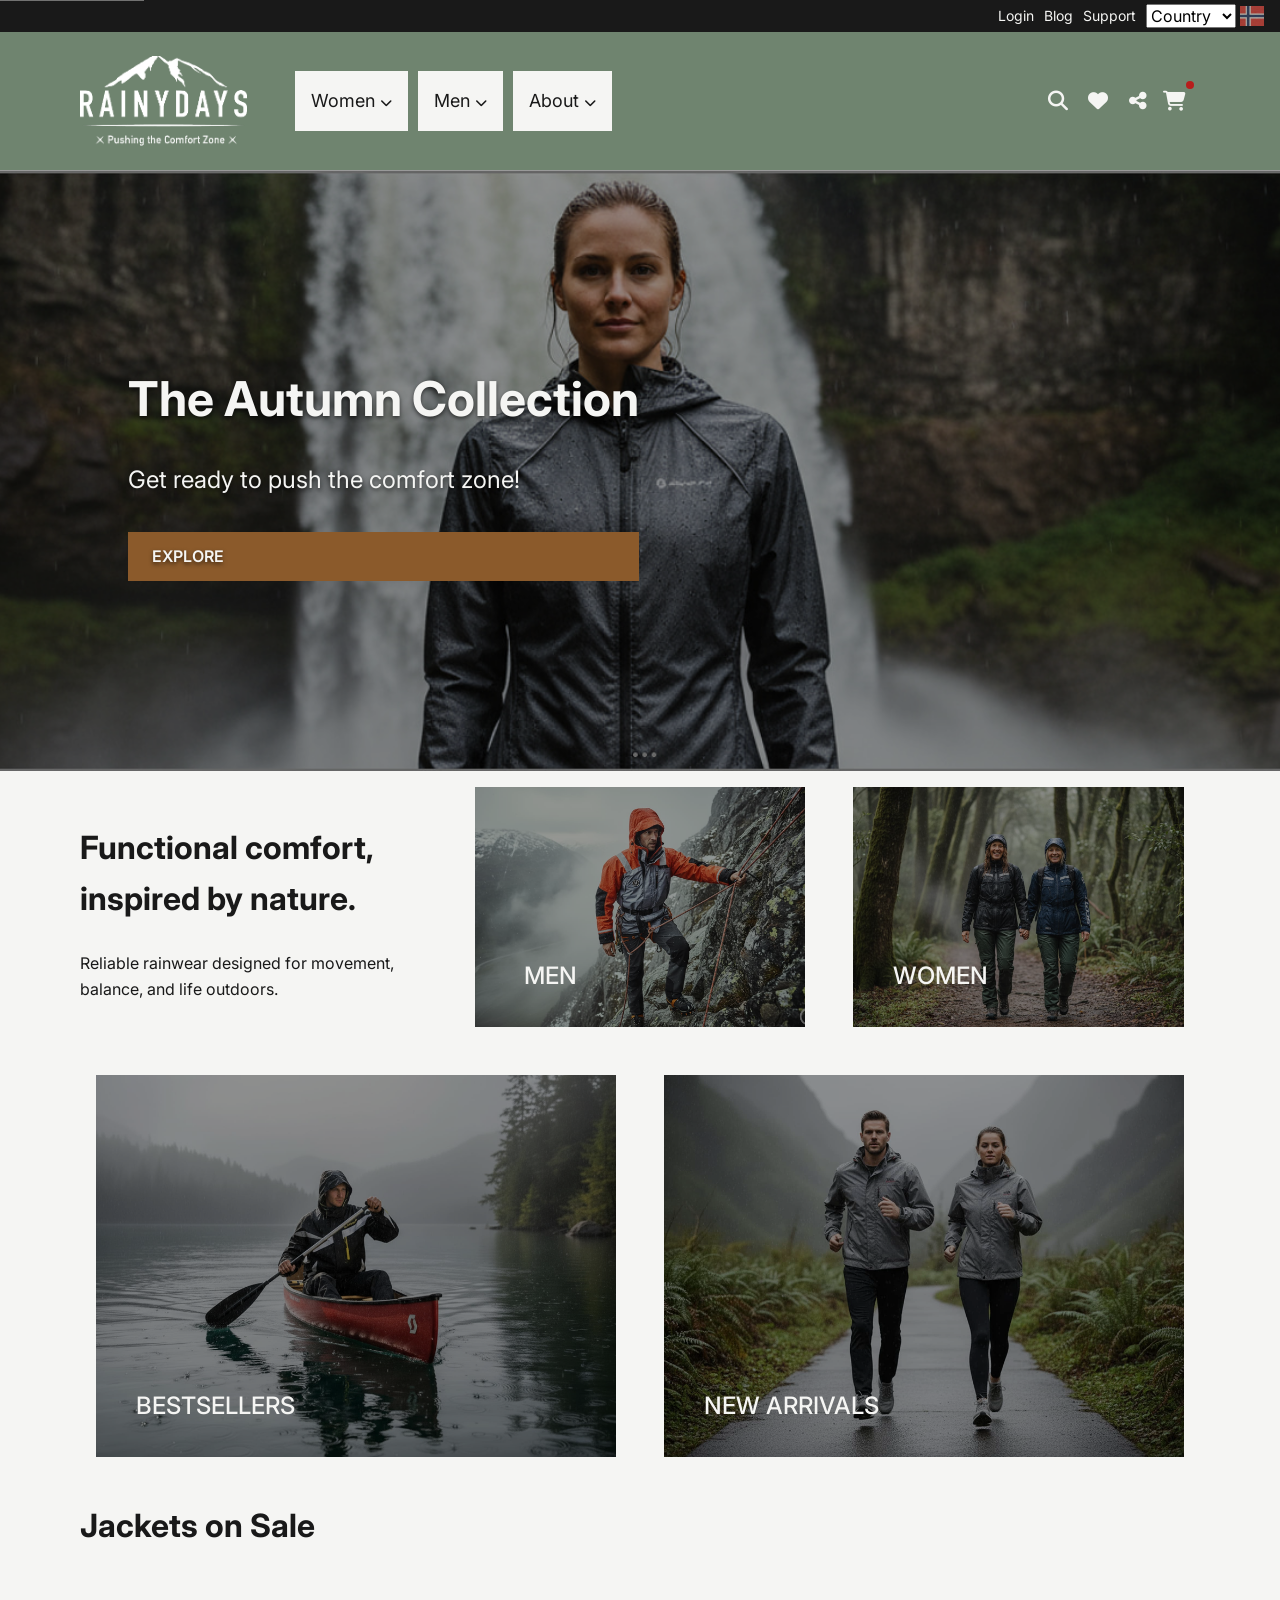
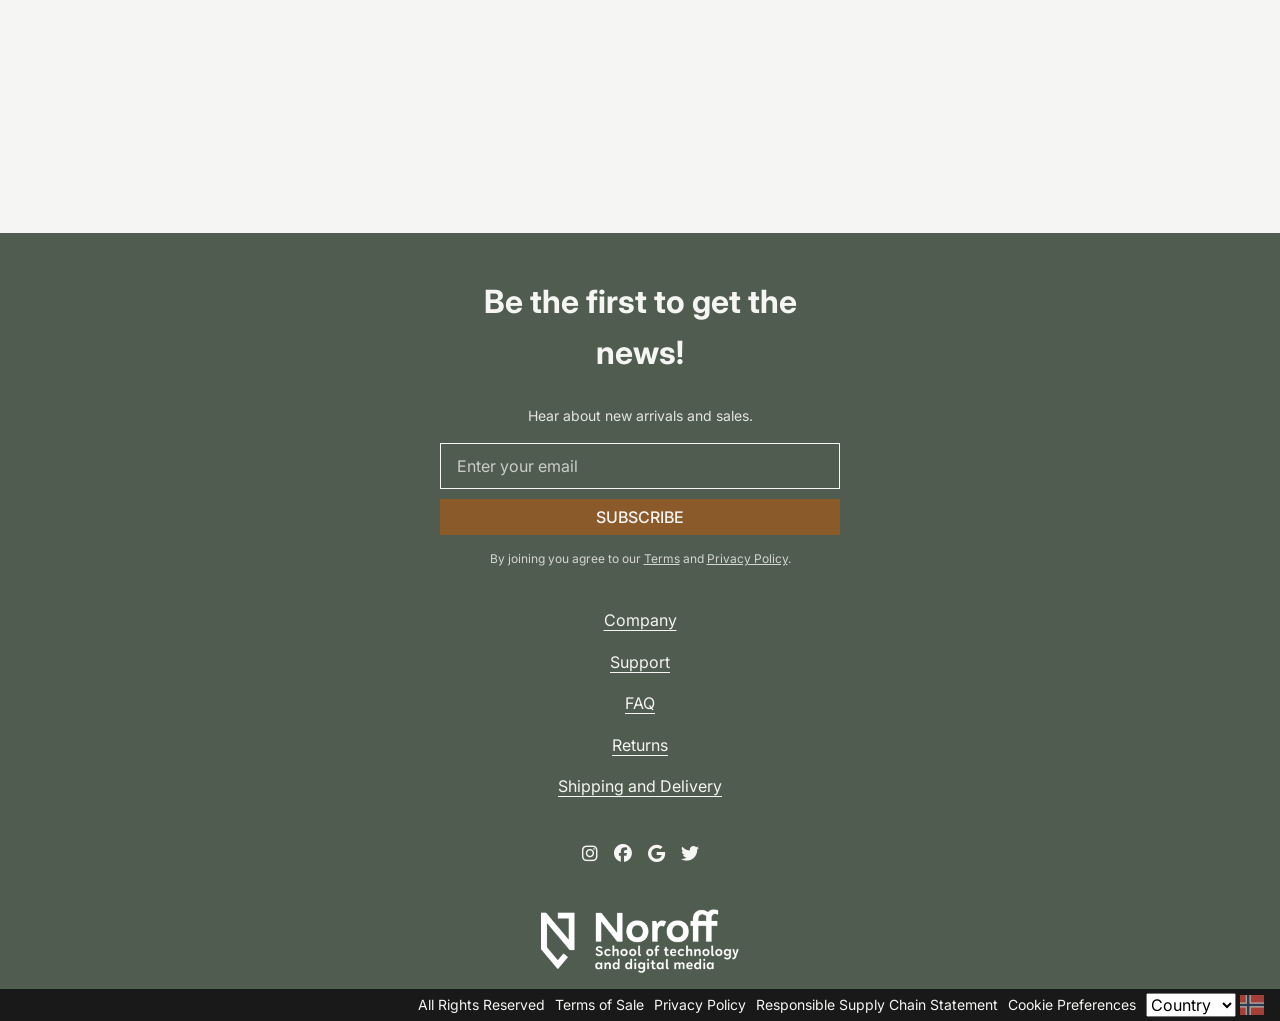
==== index.html @ 828fbfc0 "the product grid on homepage added for sale items." ====
<!doctype html>
<html lang="en">
  <head>
    <title>Rainy Days | Home</title>
    <link
      rel="stylesheet"
      href="https://cdnjs.cloudflare.com/ajax/libs/font-awesome/6.4.0/css/all.min.css"
    />
    <meta charset="utf-8" />
    <meta
      name="description"
      content="RainyDays offers durable outdoor jackets designed for comfort, protection, and style."
    />
    <meta name="viewport" content="width=device-width, initial-scale=1.0" />
    <link rel="icon" href="images/rainy-days-logo/favicon.ico" />
    <link rel="stylesheet" href="css/tokens.css" />
    <link rel="stylesheet" href="css/base.css" />
    <link rel="stylesheet" href="css/layout.css" />
    <link rel="stylesheet" href="css/components.css" />
    <link rel="stylesheet" href="css/utilities.css" />
    <script type="module" src="js/app.js"></script>
  </head>
  <body>
    <a class="skip-link" href="#main">Skip to content</a>
    <div class="topbar">
      <div class="topbar-inner">
        <nav class="top-nav">
          <ul>
            <li><a href="#">Login</a></li>
            <li><a href="#">Blog</a></li>
            <li><a href="#">Support</a></li>
          </ul>
        </nav>
        <div class="country-select">
          <select
            id="topbar-country-select"
            name="country"
            aria-label="Select your country"
          >
            <option value="">Country</option>
            <option value="norway">Norway</option>
            <option value="denmark">Denmark</option>
            <option value="sweden">Sweden</option>
            <option value="england">England</option>
            <option value="germany">Germany</option>
          </select>
          <img
            src="images/stock-photos/pixabay-flag-norway.jpg"
            alt="Norway flag"
          />
        </div>
      </div>
    </div>

    <header>
      <div class="header-inner">
        <a href="index.html" class="logo">
          <picture>
            <source
              media="(min-width: 900px)"
              srcset="images/rainy-days-logo/RainyDays_Logo.png"
            />
            <img
              src="images/rainy-days-logo/RainyDays_Logo_notext.png"
              alt="Rainy Days Logo"
            />
          </picture>
        </a>

        <nav class="main-nav" aria-label="Desktop navigation">
          <ul class="nav-list">
            <li class="dropdown-item">
              <a href="category/products-women.html" class="dropdown-trigger">
                Women <i class="fa-solid fa-chevron-down"></i>
              </a>
              <ul class="dropdown-menu">
                <li><a href="category/products-women.html">All Jackets</a></li>
                <li><a href="category/products-women.html">Hiking</a></li>
                <li><a href="category/products-women.html">Activewear</a></li>
                <li><a href="category/products-women.html">Everyday</a></li>
                <li><a href="category/products-women.html">Skiing</a></li>
              </ul>
            </li>

            <li class="dropdown-item">
              <a href="category/products-men.html" class="dropdown-trigger">
                Men <i class="fa-solid fa-chevron-down"></i>
              </a>
              <ul class="dropdown-menu">
                <li><a href="category/products-men.html">All Jackets</a></li>
                <li><a href="category/products-men.html">Hiking</a></li>
                <li><a href="category/products-men.html">Activewear</a></li>
                <li><a href="category/products-men.html">Everyday</a></li>
                <li><a href="category/products-men.html">Skiing</a></li>
              </ul>
            </li>

            <li class="dropdown-item">
              <a href="about/index.html" class="dropdown-trigger">
                About <i class="fa-solid fa-chevron-down"></i>
              </a>
              <ul class="dropdown-menu">
                <li><a href="about/index.html">Our Story</a></li>
                <li><a href="about/index.html">Sustainability</a></li>
              </ul>
            </li>
          </ul>
        </nav>

        <div class="header-icons">
          <a href="#search" class="icon-link" aria-label="Search products"
            ><i class="fa-solid fa-magnifying-glass"></i
          ></a>
          <a href="#wishlist" class="icon-link" aria-label="Open wishlist"
            ><i class="fa-solid fa-heart"></i
          ></a>
          <a href="#share" class="icon-link" aria-label="Share this page"
            ><i class="fa-solid fa-share-nodes"></i
          ></a>
          <a
            href="cart/index.html"
            class="icon-link"
            aria-label="View shopping cart"
          >
            <i class="fa-solid fa-cart-shopping"></i>
            <span class="cart-badge" aria-hidden="true"></span>
          </a>

          <label for="menu-toggle" class="menu-toggle-label icon-link">
            <i class="fa-solid fa-bars"></i>
            <span class="sr-only">Toggle navigation menu</span>
          </label>
        </div>
      </div>

      <input type="checkbox" id="menu-toggle" class="menu-toggle-checkbox" />
      <nav class="main-nav-mobile" aria-label="Mobile navigation">
        <ul class="nav-list-mobile">
          <li>
            <details class="mobile-dropdown">
              <summary>Women <i class="fa-solid fa-chevron-down"></i></summary>
              <ul class="mobile-sub-menu">
                <li><a href="category/products-women.html">All Jackets</a></li>
                <li><a href="category/products-women.html">Hiking</a></li>
                <li><a href="category/products-women.html">Activewear</a></li>
                <li><a href="category/products-women.html">Everyday</a></li>
                <li><a href="category/products-women.html">Skiing</a></li>
              </ul>
            </details>
          </li>

          <li>
            <details class="mobile-dropdown">
              <summary>Men <i class="fa-solid fa-chevron-down"></i></summary>
              <ul class="mobile-sub-menu">
                <li><a href="category/products-men.html">All Jackets</a></li>
                <li><a href="category/products-men.html">Hiking</a></li>
                <li><a href="category/products-men.html">Activewear</a></li>
                <li><a href="category/products-men.html">Everyday</a></li>
                <li><a href="category/products-men.html">Skiing</a></li>
              </ul>
            </details>
          </li>

          <li>
            <details class="mobile-dropdown">
              <summary>About <i class="fa-solid fa-chevron-down"></i></summary>
              <ul class="mobile-sub-menu">
                <li><a href="about/index.html">Our Story</a></li>
                <li><a href="about/index.html">Sustainability</a></li>
              </ul>
            </details>
          </li>
        </ul>
      </nav>
    </header>

    <main id="main">
      <section class="hero-banner" aria-label="Autumn Collection Promotion">
        <div class="hero-media">
          <a
            href="product/index.html"
            aria-label="View RainyPro Waterproof Jacket - Black"
          >
            <picture>
              <source
                media="(min-width: 900px)"
                srcset="
                  images/rainy-days-jacket2/rainy-days-jacket2-black-hero.jpg
                "
              />
              <img
                src="images/rainy-days-jacket2/rainy-days-jacket2-black.jpg"
                alt="View featured Rainy Days jacket"
              />
            </picture>
          </a>
          <span class="hero-price-tag"></span>
        </div>

        <div class="hero-content">
          <a href="category/products-women.html" class="hero-text-link">
            <h1>The Autumn Collection</h1>
            <p>Get ready to push the comfort zone!</p>
            <span class="btn">Explore</span>
          </a>
        </div>
      </section>

      <div class="container">
        <div class="home-grid">
          <div class="left-column">
            <section
              class="shop-categories category-grid"
              aria-label="Shop by Category"
            >
              <div class="category-slogan">
                <h2>Functional comfort, inspired by nature.</h2>
                <p>
                  Reliable rainwear designed for movement, balance, and life
                  outdoors.
                </p>
              </div>

              <a
                href="category/products-men.html"
                class="category-card"
                aria-label="Shop Men"
              >
                <img
                  src="images/rainy-days-jacket1/rainy-days-jacket1-v2.jpg"
                  alt=""
                  class="card-bg"
                />
                <span class="btn">Men</span>
              </a>

              <a
                href="category/products-women.html"
                class="category-card"
                aria-label="Shop Women"
              >
                <img
                  src="images/rainy-days-jacket6/rainy-days-jacket6-women-inmotion.jpg"
                  alt=""
                  class="card-bg"
                />
                <span class="btn">Women</span>
              </a>
            </section>

            <article class="product-card featured-one">
              <div class="card-media">
                <a href="">
                  <img src="" alt="" />
                </a>
              </div>

              <div class="card-title">
                <h3></h3>
              </div>

              <div class="card-footer">
                <span class="price"></span>
              </div>
            </article>
          </div>

          <div class="right-column">
            <article class="product-card featured-two">
              <div class="card-media">
                <a href="">
                  <img src="" alt="" />
                </a>
              </div>
              <div class="card-title">
                <h3></h3>
              </div>
              <div class="card-footer">
                <span class="price"></span>
              </div>
            </article>

            <section class="shop-promos promo-grid" aria-label="Shop by Promos">
              <a
                href="category/products-women.html"
                class="category-card"
                aria-label="Shop Bestsellers"
              >
                <img
                  src="images/rainy-days-jacket4/rainy-days-jacket4-men-inmotion.jpg"
                  alt=""
                  class="card-bg"
                />
                <span class="btn">Bestsellers</span>
              </a>

              <a
                href="category/products-women.html"
                class="category-card"
                aria-label="Shop New Arrivals"
              >
                <img
                  src="images/rainy-days-jacket5/rainy-days-jacket5-inmotion.jpg"
                  alt=""
                  class="card-bg"
                />
                <span class="btn">New Arrivals</span>
              </a>
            </section>
          </div>
        </div>
        <h2>Jackets on Sale</h2>
        <section class="product-grid home-product-grid">
          <h2 class="sr-only">Jackets on Sale</h2>
        </section>
      </div>
    </main>

    <footer>
      <div class="footer-inner">
        <div class="footer-newsletter">
          <div class="newsletter-header">
            <h2>Be the first to get the news!</h2>
            <p>Hear about new arrivals and sales.</p>
          </div>

          <form action="#" class="newsletter-form">
            <label for="newsletter-email" class="sr-only">Email address</label>

            <div class="form-group">
              <input
                type="email"
                id="newsletter-email"
                placeholder="Enter your email"
                required
              />
              <button type="submit" class="btn btn-narrow">Subscribe</button>
            </div>
          </form>

          <p class="legal-text">
            By joining you agree to our <a href="#">Terms</a> and
            <a href="#">Privacy Policy</a>.
          </p>
        </div>

        <nav class="footer-nav" aria-label="Footer navigation">
          <ul>
            <li><a href="about/index.html">Company</a></li>
            <li><a href="about/index.html">Support</a></li>
            <li><a href="about/index.html">FAQ</a></li>
            <li><a href="about/index.html">Returns</a></li>
            <li><a href="about/index.html">Shipping and Delivery</a></li>
          </ul>
        </nav>

        <div class="footer-icons">
          <a href="#" aria-label="Instagram"
            ><i class="fa-brands fa-instagram"></i
          ></a>
          <a href="#" aria-label="Facebook"
            ><i class="fa-brands fa-facebook"></i
          ></a>
          <a href="#" aria-label="Google"
            ><i class="fa-brands fa-google"></i
          ></a>
          <a href="#" aria-label="Twitter"
            ><i class="fa-brands fa-twitter"></i
          ></a>
        </div>

        <a href="index.html" class="logo-footer">
          <img src="images/rainy-days-logo/noroff-logo.png" alt="Noroff Logo" />
        </a>
      </div>
    </footer>

    <div class="bottombar">
      <div class="bottombar-inner">
        <nav class="bottom-nav">
          <ul>
            <li><a href="#">All Rights Reserved</a></li>
            <li><a href="#">Terms of Sale</a></li>
            <li><a href="#">Privacy Policy</a></li>
            <li><a href="#">Responsible Supply Chain Statement</a></li>
            <li><a href="#">Cookie Preferences</a></li>
          </ul>
        </nav>
        <div class="country-select">
          <select
            id="bottombar-country-select"
            name="country"
            aria-label="Select your country"
          >
            <option value="">Country</option>
            <option value="norway">Norway</option>
            <option value="denmark">Denmark</option>
            <option value="sweden">Sweden</option>
            <option value="england">England</option>
            <option value="germany">Germany</option>
          </select>
          <img
            src="images/stock-photos/pixabay-flag-norway.jpg"
            alt="Norway flag"
          />
        </div>
      </div>
    </div>
  </body>
</html>
---- css/tokens.css ----
/* =======================================
   RAINY DAYS DESIGN TOKENS
   ======================================= */

/* ==== FONT IMPORTS ==== */
@import url("https://fonts.googleapis.com/css2?family=Inter:wght@400;500;600&family=Montserrat:wght@400;500;700&display=swap");

:root {
  /* ========================================
     COLORS
     ======================================== */
  
   /* Neutral Colors */
   --color-white: #f5f5f3;           /* Off-white: page background, light surfaces */
   --color-text-dark: #191919;            /* Dark gray/black: body text */
   --color-text-light: #f5f5f3;           /* Off-white: light text */
   --color-heading: #191919;         /* Dark gray/black: headings */
   --color-bkg-boxes: #e0dfdc;        /* Light gray: cards, boxes, modals */
   
   /* Brand Colors */
   --color-primary: #8B5A2B;         /* Warm orange-brown: buttons, CTAs - WCAG AA compliant */
   --color-primary-dark: #191919;    /* Dark gray: topbar background */
   --color-secondary: #6f846f;       /* Changed sage green, AA Compliant with white text: accents, muted backgrounds, header, footer, buttons, dropdowns */
   --color-tertiary: #4f5c4f;       /* WCAG Tested. Dark sage green: accents, muted backgrounds, header, footer, buttons, dropdowns */
   --color-secondary-accent: #0a3641;/* Dark teal: secondary accents */
   
   /* Background Colors */
   --color-bg: #f5f5f3;              /* Main page background */
   --color-bg-muted: #7b8d7b;        /* Muted/secondary backgrounds */
   
   /* Semantic Colors */
   --color-border: #999999;          /* Light borders, dividers */
   --color-alert: #B71C1C;           /* Error states */
   --color-success: #388e3c;         /* Success states */


  /* ========================================
     TYPOGRAPHY
     ======================================== */
  
    --font-heading: "Montserrat", system-ui, sans-serif;
    --font-body: "Inter", system-ui, sans-serif;

    /* Base scale */
    --font-size-xs: 0.75rem;   /* 12px */
    --font-size-sm: 0.875rem;  /* 14px */
    --font-size-base: 1rem;    /* 16px (Standard Body) */
    --font-size-md: 1.125rem;  /* 18px (Large Body) */
    
    /* Heading Scale (Mobile) */
    --font-size-h1: 2rem;      /* 32px */
    --font-size-h2: 1.5rem;    /* 24px */
    --font-size-h3: 1.25rem;   /* 20px */
    --font-size-h4: 1.125rem;  /* 18px */

    /* Weights */
    --font-weight-regular: 400;
    --font-weight-medium: 500;
    --font-weight-bold: 600;
    --font-weight-heading: 700;
  
    /* Line Heights */
    --line-height-tight: 1.2;         /* Headings */
    --line-height-base: 1.5;          /* Body text */
    --line-height-loose: 1.8;         /* Large text blocks */
   
    /* Letter Spacing */
    --letter-spacing-tight: -0.02em;
    --letter-spacing-normal: 0;
    --letter-spacing-wide: 0.05em;


   /* ========================================
      SPACING (Mobile / Default Values)
      ======================================== */
    --space-xs: 4px; 
    --space-sm: 8px; 
    --space-md: 16px; 
    --space-lg: 24px; 
    --space-xl: 32px; 
    --space-2xl: 48px; 
    --space-3xl: 64px;


  /* ========================================
     BORDER & RADIUS
     ======================================== */
  
    --radius-none: 0px;
    --radius-sm: 4px;
    --radius-md: 8px;
    --radius-lg: 16px;
    --radius-full: 9999px;
    --header-icon-size: 1rem; /* Mobile icon size */
    --border-width: 1px;


  /* ========================================
     SHADOWS
     ======================================== */
  
    --shadow-sm: 0 2px 4px rgba(0, 0, 0, 0.1);
    --shadow-md: 0 4px 8px rgba(0, 0, 0, 0.15);
    --shadow-lg: 0 8px 16px rgba(0, 0, 0, 0.2);
    --shadow-xl: 0 12px 24px rgba(0, 0, 0, 0.25);


  /* ========================================
     LAYOUT MARGINS & GUTTERS (Mobile-First)
     ======================================== */
  /* 
     Margins: Space between edge of viewport and content
     Gutters: Space between columns/items inside content
  */
  
  --margin-page: 16px;              /* Mobile: page margin */
  --gutter-mobile: 10px;            /* Mobile: space between items */


  /* ========================================
     TRANSITIONS & ANIMATIONS
     ======================================== */
  
  --transition-fast: 150ms ease-in-out;
  --transition-base: 250ms ease-in-out;
  --transition-slow: 350ms ease-in-out;
}

   /* Header icon sizing (mobile-first). Override on larger viewports in media queries. */
   :root {
      --header-icon-size: 1.25rem; /* 20px default for mobile */
   }

/* ========================================
   DESKTOP OVERRIDES (900px+)
   ======================================== */
@media (min-width: 900px) {
   :root {
      /* Scale up Headings for Desktop */
      --font-size-h1: 3rem;    /* Jumps from 32px -> 48px */
      --font-size-h2: 2rem;    /* Jumps from 24px -> 32px */
      --font-size-h3: 1.5rem;  /* Jumps from 20px -> 24px */

      /* Scale up Spacing for Desktop */
      /* This makes the layout "breathe" more on big screens 
         without changing layout.css */
      --space-xl: 40px; 
      --space-2xl: 64px; 
      --space-3xl: 80px;

      /* Scale up Icons */
      --header-icon-size: 1.25rem;
   }
}
---- css/base.css ----
/* ========================================
   BASE STYLES
   ======================================== */

html {
    box-sizing: border-box;
    font-size: 100%;
    font-family: var(--font-body);
}

*, *:before, *:after {
    box-sizing: inherit;
}

h1 {
    font-size: var(--font-size-h1);
}

h2 {
    font-size: var(--font-size-h2);
}

h3 {
    font-size: var(--font-size-h3);
}

h4 {
    font-size: var(--font-size-h4);
}

body {
    margin: 0;
    padding: 0;
    font-family: var(--font-body);
    color: var(--color-text-dark);
    line-height: 1.6;
    background-color: var(--color-bg);
}

img {
    max-width: 100%;
    height: auto;
    display: block;
}

a {
    color: inherit;
}

ul {
    list-style: none;
    padding: 0;
    margin: 0;
}

button, input, select {
    font-family: var(--font-body);
    font-size: var(--font-size-base);
}
---- css/layout.css ----
/* =======================================
   LAYOUT.CSS - HEADER & TOPBAR
   ======================================= */

/* UNIVERSAL CONTAINER */

.container {
  margin: 0 16px;
}

@media (min-width: 450px) {
  .container {
    margin: 0 20px;
  }
}

@media (min-width: 900px) {
  .container {
    margin: 0 80px;
  }
}

/* ========================================
   TOPBAR (Desktop-Only: Login, Blog, Support, Country)
   ======================================== */

.topbar {
  display: none;
  background-color: var(--color-primary-dark);
  color: var(--color-white);
  font-family: var(--font-body);
  font-size: var(--font-size-sm);
  padding: var(--space-xs) 0;
}

.topbar-inner {
  display: flex;
  justify-content: flex-end;
  align-items: center;
  gap: var(--gutter-mobile);
  padding: 0 var(--margin-page);
  width: 100%;
  margin-left: 0;
}

.top-nav ul {
  list-style: none;
  padding: 0;
  margin: 0;
  display: flex;
  gap: var(--gutter-mobile);
  flex-wrap: wrap;
}

.top-nav a {
  color: var(--color-white);
  text-decoration: none;
  transition: opacity var(--transition-fast);
}

.top-nav a:hover {
  opacity: 0.8;
}

.country-select {
  display: flex;
  align-items: center;
  gap: var(--space-xs);
}

.country-select img {
  height: 20px;
  width: auto;
  --radius-none: 0px;
}

#country-select {
  background: var(--color-white);
  color: var(--color-text-dark);
  border: 1px solid rgba(255, 255, 255, 0.3);
  padding: var(--space-xs) var(--space-sm);
  --radius-none: 0px;
  font-family: var(--font-body);
  font-size: var(--font-size-sm);
  cursor: pointer;
  transition: border-color var(--transition-fast);
}

#country-select:hover {
  border-color: var(--color-white);
}

#country-select option {
  background: var(--color-primary-dark);
  color: var(--color-white);
}

@media (min-width: 900px) {
  .topbar {
    display: flex;
  }

  .topbar-inner {
    gap: var(--gutter-mobile);
    padding: 0 var(--margin-page);
  }

  .top-nav ul {
    gap: var(--gutter-mobile);
  }
}

/* ========================================
   MAIN HEADER (Logo, Nav, Icons)
   ======================================== */

header {
  background-color: var(--color-secondary);
  border-bottom: 1px solid var(--color-border);
  position: relative;
}

.header-inner {
  display: flex;
  justify-content: space-between;
  align-items: center;
  padding: var(--space-md) var(--margin-page);
  gap: var(--gutter-mobile);
}

.logo {
  flex-shrink: 1;
  min-width: 0;
  display: flex;
  align-items: center;
}

.logo img {
  height: 60px;
  width: auto;
  max-width: 100%;
  object-fit: contain;
}

/* ========================================
   HEADER ICONS
   ======================================== */

.header-icons {
  display: flex;
  gap: 0;
  align-items: center;
  margin-left: -8px;
}

.icon-link {
  font-size: var(--header-icon-size);
  color: var(--color-white);
  text-decoration: none;
  display: inline-flex;
  align-items: center;
  justify-content: center;
  min-width: 44px;
  min-height: 44px;
  margin-left: -4px;
  transition: transform var(--transition-fast);
}

.icon-link:hover {
  color: var(--color-secondary-accent);
  transform: scale(1.1);
}

.icon-link:focus {
  outline: 2px solid var(--color-primary);
  outline-offset: 2px;
}

.icon-link:active {
  transform: scale(0.95);
  color: var(--color-secondary-accent);
}

.icon-link .cart-link {
  position: relative;
}

.cart-badge {
  position: relative;
  top: -16px;
  right: 0;
  width: 8px;
  height: 8px;
  background-color: var(--color-alert);
  border-radius: 50%;
}

@media (min-width: 900px) {
  .header-inner {
    padding: var(--space-lg) 80px;
    gap: var(--space-lg);
  }

  .logo img {
    height: 90px;
    width: auto;
  }

  .header-icons {
    gap: 0;
  }
}

/* ========================================
   NAVIGATION (Main Navigation Menu)
   ======================================== */

/* Hidden checkbox that controls menu state */
.menu-toggle-checkbox {
  display: none;
}

/* Hamburger icon label - styled as icon */
.menu-toggle-label {
  display: inline-flex;
  align-items: center;
  justify-content: center;
  font-size: var(--header-icon-size);
  cursor: pointer;
  padding: 0;
  margin: 0;
  background: none;
  border: none;
  min-width: 44px;
  min-height: 44px;
  transition: transform var(--transition-fast);
}

.menu-toggle-label:hover {
  transform: scale(1.1);
}

/* Mobile navigation dropdown - full width below header */
.main-nav-mobile {
  display: none;
  position: absolute;
  top: 100%;
  left: 0;
  right: 0;
  background-color: var(--color-white);
  border-bottom: 1px solid var(--color-border);
  padding: var(--space-md) var(--margin-page);
  z-index: 50;
  width: 100%;
}

/* Show mobile nav when hamburger is checked */
.menu-toggle-checkbox:checked ~ .main-nav-mobile {
  display: block;
}

/* Desktop nav - hidden on mobile, shown on desktop */
.main-nav {
  display: none;
}

/* Mobile navigation list */
.nav-list {
  list-style: none;
  padding: 0;
  margin: 0;
  display: flex;
  flex-direction: column;
  gap: var(--space-md);
}

.nav-list a {
  color: var(--color-text-dark);
  text-decoration: none;
  font-size: var(--font-size-md);
  display: block;
  transition: color var(--transition-fast);
}

.nav-list a:hover {
  color: var(--color-secondary-accent);
}

.nav-list a:focus {
  outline: 2px solid var(--color-secondary-accent);
  outline-offset: 2px;
}

.nav-list a:active {
  color: var(--color-tertiary);
}

/* --- DESKTOP NAVIGATION OVERRIDES (900px+) --- */
@media (min-width: 900px) {
  /* Hide hamburger on desktop */
  .menu-toggle-label {
    display: none;
  }

  /* Hide mobile nav dropdown on desktop */
  .main-nav-mobile {
    display: none !important;
  }

  /* Show desktop navigation as horizontal menu on desktop */
  .main-nav {
    display: flex !important;
    position: static;
    background: none;
    border: none;
    padding: 0;
    gap: var(--gutter-mobile);
    flex: 1;
    margin-left: var(--space-lg);
  }

  .nav-list {
    flex-direction: row;
    gap: var(--gutter-mobile);
  }

  .nav-list a {
    font-size: var(--font-size-md);
  }
}

/* ========================================
   MOBILE HAMBURGER menu
   ======================================== */

/* Remove default triangle marker from <details> */
details > summary {
  list-style: none;
  cursor: pointer;
  display: flex;
  justify-content: space-between;
  align-items: center;
  font-size: var(--font-size-md); /* Matches nav link size */
  font-weight: 500;
  padding: 10px 0; /* Gives it a button feel */
}

/* Chrome/Safari specific marker removal */
details > summary::-webkit-details-marker {
  display: none;
}

/* Rotate the arrow icon when opened */
details[open] summary i {
  transform: rotate(180deg);
  transition: transform 0.3s ease;
}

/* Style the sub-menu links */
.mobile-sub-menu {
  padding-left: 20px; /* Indent sub-items */
  display: flex;
  flex-direction: column;
  gap: 10px;
  margin-bottom: 10px;
}

.mobile-sub-menu a {
  font-size: 0.95rem; /* Slightly smaller than main links */
  opacity: 0.9;
}

/* ========================================
   HERO SECTION
   ======================================== */

.hero-banner {
  /* MOBILE LAYOUT: Flex Column */
  display: flex;
  flex-direction: column;
  width: 100%;
  overflow: hidden;
}

/* THE TEXT (Mobile: orange AUTUMN COLLECTION on top.) Hide other text on mobile, make image clickable. */
.hero-content {
  /* Order -1 moves it visually to the top on Mobile */
  order: -1;

  background-color: var(
    --color-primary
  ); /* Orange bar Unsure if this can be treated as orange button or if it should have a separate layout. */
  color: var(--color-text-light);
  padding: var(--space-md);
  text-align: left;
  z-index: 2; /* Ensure text sits on top as a"button". */
  margin-top: 8px;
  margin-bottom: 8px;
}

.hero-content:hover {
  background-color: var(--color-secondary); /* Darker orange on hover */
}

.hero-content h1 {
  font-size: var(--font-size-lg);
  text-transform: uppercase;
  margin: 0;
  font-weight: 700;
}

/* Hide the subtitles and button on Mobile to match the fimga layout. */
.hero-content p,
.hero-content .btn {
  display: none;
}

/* --- THE IMAGE (Mobile: Tall Portrait) --- */
.hero-media {
  position: relative; /* For the price tag */
  width: 100%;
}

.hero-media img {
  /* This is to make sure the image scales with the screen width. */
  width: 100%;
  height: 100%;
  object-fit: cover; /* Ensures image fills space without stretching */
  display: block;
}

/* Price Tag (Mobile Only? Consider price tag in bottom right corner on desktop, or even same placement on desktop as mobile.) */
.hero-price-tag {
  position: absolute;
  top: 0px;
  left: 0px;
  background-color: var(
    --color-secondary
  ); /* Sage green. Check if darker color needed.--color-tertiary? */
  color: var(--color-white);
  padding: 16px 16px;
  font-weight: bold;
  z-index: 2;
}

.hero-text-link {
  text-decoration: none; /* Removes the line */
  color: inherit;
  display: block;
}

/* --- DESKTOP HERO OVERRIDES (900px+) --- */
@media (min-width: 900px) {
  .hero-banner {
    /* DESKTOP LAYOUT: CSS Grid Stacking. This is to make the text and button stay on top of the image in desktop view.*/
    display: grid;
    /* create 1 single cell */
    grid-template-columns: 1fr;
    grid-template-rows: 600px; /* Fixed height for desktop. One single row that is exactly 600 pixels tall. */
    overflow: hidden; /* Crops anything spilling out */
  }

  /* --- THE IMAGE (Fills the whole grid) --- */
  .hero-media {
    grid-column: 1 / -1;
    grid-row: 1 / -1;
    aspect-ratio: auto; /* Reset aspect ratio */
  }

  .hero-price-tag {
    display: none; /* Hide price on desktop */
  }

  /* --- THE TEXT (Overlays the grid) */
  .hero-content {
    grid-column: 1 / -1;
    grid-row: 1 / -1;

    margin-top: 0;
    margin-bottom: 0;
    /* Reset Orange Bar styles */
    background-color: transparent;
    order: 0; /* Reset order */
    text-align: left;

    /* Positioning logic */
    align-self: center; /* Vertical Center */
    justify-self: start; /* Horizontal Left */
    padding-left: 10%;

    /* Shadow for readability */
    text-shadow: 0 2px 4px rgba(0, 0, 0, 0.6);
  }

  .hero-content h1 {
    font-size: 3rem;
    margin-bottom: 1rem;
    text-transform: none;
  }

  .hero-content:hover {
    background-color: transparent; /* No orange on hover */
  }

  /* Show the elements we hid on mobile */
  .hero-content p,
  .hero-content .btn {
    display: block;
  }

  .hero-content p {
    font-size: 1.5rem;
    margin-bottom: 2rem;
  }

  .hero-media::after {
    /*This is the dark overlay effect on the image. I only added on desktop though, for hover. */
    content: "";
    position: absolute;
    inset: 0;
    background: rgba(0, 0, 0, 0.4);
    opacity: 1;
    transition: opacity var(--transition-fast);
    pointer-events: none;
  }

  .hero-banner:has(.hero-text-link:hover) .hero-media::after {
    opacity: 0;
  }
}

/* ========================================
   FOOTER
   ======================================== */

footer {
  background-color: var(--color-tertiary);
  color: var(--color-white);
  font-family: var(--font-body);
  font-size: var(--font-size-sm);
  padding: var(--space-2lg) 0;
  margin-top: 20%; /* Space above footer */
}

.footer-inner {
  display: flex;
  flex-direction: column;
  align-items: center; /* Centers everything for mobile */
  text-align: center; /* Centers text on mid-axis, otherwise the text is centered but left aligned. */
  gap: var(--space-xl); /* Big spacing between sections */
  width: 100%;
  max-width: 1200px;
  margin: 0 auto;
  padding: 16px var(--margin-page);
}

.footer-nav ul {
  list-style: none;
  padding: 0;
  margin: 0;
  display: flex;
  flex-direction: column; /* Mobile: Vertical Stack */
  gap: var(--space-md); /* Space between links */
}

.footer-nav a {
  color: var(--color-text-light);
  text-decoration: underline;
  text-underline-offset: 4px; /* Pushes underline down slightly for readability */
  font-size: var(--font-size-base);
}

.footer-nav a:hover {
  opacity: 0.8;
  color: var(--color-secondary-accent);
}

.footer-icons {
  display: flex;
  flex-direction: row;
  gap: var(--space-md); /* Space between icons */
  font-size: var(--font-size-md);
}

.footer-icons a {
  color: var(--color-white);
  text-decoration: none;
  transition: transform 0.2s;
}

.footer-icons a:hover {
  color: var(--color-secondary-accent);
  transform: scale(1.1);
}

.logo-footer img {
  height: 64px;
  width: auto;
  filter: brightness(
    invert
  ); /* Supposed to invert logo color, doesnt seem to be working. */
}

/* ========================================
   BOTTOMBAR
   ======================================== */

.bottombar {
  display: none; /* Hidden on mobile */
  background-color: var(--color-primary-dark);
  color: var(--color-white);
  font-family: var(--font-body);
  font-size: var(--font-size-sm);
  padding: var(--space-xs) 0;
}

/* Bottombar inner content alignment */
.bottombar-inner {
  display: flex;
  justify-content: flex-end;
  align-items: center;
  gap: var(--gutter-mobile);
  padding: 0 var(--margin-page);
  width: 100%; /* Ensure full width */
  margin-left: 0; /* Prevent default margin issues */
}

/* Bottom navigation links */
.bottom-nav ul {
  list-style: none;
  padding: 0;
  margin: 0;
  display: flex;
  gap: var(--gutter-mobile);
  flex-wrap: wrap;
}

.bottom-nav a {
  color: var(--color-white);
  text-decoration: none;
  transition: opacity var(--transition-fast);
}

.bottom-nav a:hover {
  opacity: 0.8;
}

/* --- DESKTOP BOTTOMBAR OVERRIDES (900px+) --- */
@media (min-width: 900px) {
  /* Show bottom-bar on desktop */
  .bottombar {
    display: flex;
  }

  .bottombar-inner {
    gap: var(--gutter-mobile);
    padding: 0 var(--margin-page);
  }

  .bottom-nav ul {
    gap: var(--gutter-mobile);
  }
}

/* ========================================
   HOME-GRID LAYOUT - Parent grid of Category grid, Featured Products & Promo grid.
   ======================================== */

@media (max-width: 449px) {
  .home-grid {
    display: flex;
    flex-direction: column;
    gap: 20px; /* Space between left and right columns */
  }

  .left-column,
  .right-column {
    display: flex;
    flex-direction: column;
    gap: 20px;
  }

  .right-column .promo-grid {
    order: 1;
  }

  .right-column .featured-two {
    order: 2;
  }
}

@media (min-width: 450px) and (max-width: 899px) {
  .home-grid {
    display: grid;
    grid-template-columns: 1fr 1fr; /* 2 columns */
    grid-template-areas: "left   right";
    gap: var(--space-md);
  }

  .left-column {
    grid-area: left;
    display: flex;
    flex-direction: column;
    gap: 20px;
    padding-top: 20px;
  }

  .right-column {
    grid-area: right;
    display: flex;
    flex-direction: column;
    gap: 20px;
    padding-top: 20px;
  }
}

/* ========================================
   DESKTOP LAYOUT (900px+)
   ======================================== */
@media (min-width: 900px) {
  /* 1. Hide the Featured Products */
  .product-card.featured-one,
  .product-card.featured-two {
    display: none;
  }

  /* 2. Update the Grid Map */
  .home-grid {
    display: grid;
    gap: var(--space-md);
  }

  /* 3. Update the Category Grid */
  .category-grid {
    display: grid;
    grid-template-columns: 1fr 1fr 1fr;
    gap: var(--space-md);
  }

  .shop-promos {
    display: grid;
    grid-template-columns: 1fr 1fr;
    gap: var(--space-md);
  }
}

/* ========================================
   CATEGORY GRID LAYOUT
   ======================================== */

.category-grid {
  display: grid;
  /* TINY SCREENS (Safety Mode) */
  /* If screen is super skinny (<450px), force 1 column so text fits */
  grid-template-columns: 1fr;
  gap: var(--space-md);
  margin-bottom: 0;
  align-items: center; /* Vertically center items */
}

/* Make the Slogan span across 2 columns on mobile or make it disappear entirely? */
.category-slogan {
  display: none; /* This hides slogan on mobile to match Figma */
}

/*DESKTOP OVERRIDES */

@media (min-width: 900px) {
  .category-slogan {
    display: block; /* Show slogan on desktop */
    text-align: left;
    padding: 0;
    margin: 0;
  }
}

/* STANDARD MOBILE (450px+) */
@media (min-width: 450px) {
  .category-grid {
    display: grid;
    /* 1 Columns for 450px or wider up to 899px */
    grid-template-columns: 1fr;
    gap: var(--space-md);
    margin-bottom: 0;
    align-items: center; /* Vertically center items */
  }
}

@media (min-width: 900px) {
  .category-grid {
    /* 3 Columns */
    grid-template-columns: 1fr 1fr 1fr;
    gap: var(--space-md);
  }

  /* Reset Slogan to take just 1 column */
  .category-slogan {
    grid-column: auto;
    text-align: left;
    padding: 0;
    margin: 0;
  }
}

/* ========================================
   PROMO GRID LAYOUT
   ======================================== */

.promo-grid {
  display: grid;
  /* TINY SCREENS (Safety Mode) */
  /* If screen is super skinny (<450px), force 1 column so text fits */
  grid-template-columns: 1fr;
  gap: var(--space-md);
  margin-bottom: 0;
}

/* STANDARD MOBILE (450px+) - Force side-by-side for promos */
@media (min-width: 450px) {
  .promo-grid {
    grid-template-columns: 1fr; /* 1 column to stack vertically */
  }
}

/* DESKTOP LUXURY (900px+) */
@media (min-width: 900px) {
  .promo-grid {
    grid-template-columns: repeat(2, 1fr); /* Switch to 3 columns */
    gap: var(--space-md);
  }
}

/* ========================================
   PRODUCT-GRID LAYOUT (Products-women, homepage etc.)
   ======================================== */

.product-grid {
  display: grid;
  /* TINY SCREENS (Safety Mode) */
  /* If screen is super skinny (<450px), force 1 column so text fits */
  grid-template-columns: 1fr;
  gap: var(--space-md);
  margin-bottom: var(--space-3xl);
  /* Removed margin: 16px; */
}

/* STANDARD MOBILE (450px+) */
@media (min-width: 450px) {
  .product-grid {
    grid-template-columns: repeat(2, 1fr); /* The standard 2-col view */
    /* Removed margin: 20px; */
  }
}

/* DESKTOP LUXURY (900px+) */
@media (min-width: 900px) {
  .product-grid {
    grid-template-columns: repeat(3, 1fr); /* Switch to 3 columns */
    gap: var(--space-lg); /* Bigger gaps */
    /* Removed margin: 80px; */
  }
}

/* ========================================
   PRODUCT-SPECIFIC PAGE LAYOUT
   ======================================== */

.product-specific-container {
  padding-top: var(--space-md);
  padding-bottom: var(--space-3xl);
}

.breadcrumbs {
  margin-bottom: var(--space-md);
  font-size: var(--font-size-sm);
  color: var(--color-text-dark);
}

.breadcrumbs a:hover {
  margin-bottom: var(--space-md);
  color: var(--color-primary);
}

/* MOBILE DEFAULT: Stacked Column */
.product-layout {
  display: flex;
  flex-direction: column;
  gap: var(--space-xl);
}

/* Gallery - Mobile Scroll */
.gallery-main {
  display: flex;
  overflow-x: auto; /* Allow side scrolling */
  scroll-snap-type: x mandatory; /* Snap effect */
  gap: 10px;
}

.gallery-main img {
  width: 100%;
  scroll-snap-align: center;
  aspect-ratio: 3/4;
  object-fit: contain;
}

.price-large .sale-price {
  color: var(--color-alert);
  font-weight: bold;
}

.price-large .original-price {
  text-decoration: line-through;
  margin-right: var(--space-sm);
}

/* Product Bottom Section - Reviews and More Information */
.product-bottom-section {
  display: flex;
  flex-direction: column;
  gap: var(--space-xl);
  margin-top: var(--space-2xl);
}

/* Mobile: More Information above "You might also like" so the order seems more natural. */
.product-details-accordion {
  order: -1;
}

/* DESKTOP LAYOUT (900px+) */
@media (min-width: 900px) {
  .product-layout {
    display: grid;
    /* 1.2fr (Gallery) | 1fr (Info) */
    grid-template-columns: 1.2fr 1fr;
    gap: var(--space-2xl);
    align-items: start;
  }

  /* Desktop Gallery Grid */
  .product-gallery {
    display: grid;
    gap: var(--space-md);
    position: sticky;
    top: 20px;
  }

  .gallery-thumbnails {
    display: flex;
    flex-direction: column;
    gap: 10px;
    order: -1; /* Move to left */
    overflow-x: visible;
    padding-bottom: 0;
  }

  .thumb img {
    width: 100%;
  }

  .gallery-main {
    height: 100%;
    aspect-ratio: auto;
    background-color: var(--color-white);
  }

  .gallery-main img {
    height: 100%;
    object-fit: contain;
  }

  .product-bottom-section {
    display: grid;
    grid-template-columns: 1fr 1fr;
    gap: var(--space-2xl);
    align-items: start;
  }

  .product-reviews {
    order: -1; /* Reviews on left */
  }

  .product-details-accordion {
    order: 1; /* More Information on right */
  }
}

/* ========================================
   CART PAGE LAYOUT
   ======================================== */

.cart-body {
  border-radius: 0px;
}

.cart-layout {
  display: grid;
  gap: var(--space-lg);
}

.cart-list {
  display: flex;
  flex-direction: column;
}

.continue-shopping {
  display: block;
  text-align: center;
  margin-top: var(--space-xs);
  color: var(--color-text-dark);
  text-decoration: underline;
  text-underline-offset: 3px;
}

.continue-shopping:hover,
.continue-shopping:focus {
  color: var(--color-primary);
}

.safe-checkout-icons {
  display: flex;
  justify-content: center;
  gap: var(--space-md);
  margin-top: var(--space-lg);
  font-weight: var(--font-weight-bold);
}

@media (min-width: 900px) {
  .cart-body {
    background-color: transparent;
    padding: 0;
  }

  .cart-layout {
    display: grid;
    grid-template-columns: 2fr 1fr; /* Cart Details 2/3, Summary 1/3 */
  }

  .cart-list {
    display: flex;
    flex-direction: column;
  }
}

/* ========================================
   CHECKOUT PAGE LAYOUT - With an accordion for Info, Shipping and Payment.
   ======================================== */

.checkout-container {
  padding-bottom: var(--space-3xl);
}

.checkout-layout {
  display: flex;
  flex-direction: column; /* Mobile: Stacked */
  gap: var(--space-xl);
  margin-top: var(--space-md);
}

.checkout-summary {
  order: 1; /*I want the summary above the forms on mobile*/
}

.checkout-forms {
  order: 2;
}

.checkout-layout a {
  display: block;
  text-align: center;
}

.checkout-step {
  border-bottom: 1px solid var(--color-border);
  margin-bottom: var(--space-md);
}

.checkout-step summary {
  list-style: none;
  cursor: pointer;
  display: flex;
  justify-content: space-between;
  align-items: center;
  padding: var(--space-md) 0;
  color: var(--color-text-dark);
}

.checkout-step summary::-webkit-details-marker {
  display: none;
}

.checkout-step h3 {
  margin: 0;
  font-size: var(--font-size-h3);
}

.checkout-step[open] summary {
  border-bottom: 1px solid var(--color-border);
  margin-bottom: var(--space-md);
}

.checkout-step .radio-option {
  display: grid;
  grid-template-columns: auto 1fr auto;
  align-items: center;
  gap: var(--space-md);
  padding: var(--space-sm);
  font-weight: var(--font-weight-bold);
}

.step-content {
  padding-bottom: var(--space-lg);
  animation: fadeIn 0.3s ease-in-out;
}

.form-group-row {
  display: flex;
  gap: var(--space-md);
}
.form-group-row .form-row {
  flex: 1; /* Split width 50/50 */
}

input {
  width: 100%;
  padding: 12px;
  border: 1px solid #ccc;
  border-radius: 0;
  box-sizing: border-box;
}

/* --- RIGHT COLUMN: SUMMARY --- */
.summary-card {
  background-color: var(--color-bkg-boxes);
  padding: var(--space-md);
  border: 1px solid var(--color-border);
}

.summary-rows {
  display: flex;
  flex-direction: column;
  gap: var(--space-md);
  margin: 0;
}

.summary-row {
  display: flex;
  justify-content: space-between;
  align-items: center;
  padding-bottom: var(--space-sm);
  border-bottom: 1px solid var(--color-border);
}

.summary-row.total {
  font-weight: var(--font-weight-bold);
}

.summary-card h2 {
  display: none;
}

/* ========================================
   DESKTOP LAYOUT (900px+)
   ======================================== */
@media (min-width: 900px) {
  .checkout-summary,
  .checkout-forms {
    order: initial;
  }

  .summary-card h2 {
    display: block;
  }

  .checkout-layout {
    display: grid;
    grid-template-columns: 2fr 1fr; /* Forms take 2/3, Summary takes 1/3 */
    gap: var(--space-3xl);
    align-items: start; /* Prevents summary from stretching */
  }

  /* Makes the Order Summary Sticky */
  .checkout-summary {
    position: sticky;
    top: 20px; /* Stays 20px from top of screen while scrolling */
  }
}

/* ========================================
   SUCCESS PAGE LAYOUT
   ======================================== */

.success-container {
  padding-top: var(--space-3xl);
  padding-bottom: var(--space-3xl);
  /* Centralize everything in this container */
  display: flex;
  flex-direction: column;
  align-items: center;
  text-align: center;
}

.success-message {
  max-width: 600px;
  margin-bottom: var(--space-3xl);
  display: flex;
  flex-direction: column;
  align-items: center;
  gap: var(--space-md);
}

/* The green checkbock icon */
.success-icon {
  width: 80px;
  height: 80px;
  background-color: var(--color-success); /* Green background */
  border-radius: 50%; /* Makes it a circle */
  display: flex;
  align-items: center;
  justify-content: center;
  margin-bottom: var(--space-md);
}

/* The Checkmark Icon */
.success-icon i {
  color: var(--color-white);
  font-size: 2.5rem;
}

/* Typography Tweaks */
.success-message h1 {
  font-size: var(
    --font-size-h1
  ); /* Uses mobile/desktop responsive token [2, 3] */
  margin: 0;
}

.success-message p {
  color: var(--color-text-dark);
  margin-bottom: var(--space-lg);
}

/* Divider line */
.divider {
  width: 100%;
  max-width: 200px;
  border: 0;
  border-top: 1px solid var(--color-border);
  margin-bottom: var(--space-3xl);
}

/* Category Grid on Success Page - Centered with no slogan */
.success-container .category-grid {
  width: 100%;
  justify-content: center;
}

/* ========================================
   ABOUT PAGE LAYOUT
   ======================================== */

.about-us {
  display: flex;
  flex-direction: column;
  gap: var(--space-md);
  padding: var(--space-3xl) var(--margin-page);
}

.about-container {
  max-width: 1200px;
  margin: 0 auto;
}

.about-text {
  gap: var(--space-md);
}

.about-image {
  width: 100%;
  max-width: 400px;
  border-radius: 0px;
  height: auto;
}
---- css/components.css ----
/* ========================================
   COMPONENTS.CSS
   Reusable UI patterns (buttons, cards, dropdowns, newsletter)
   Mobile-first, with local breakpoints
   ======================================== */

/* ========================================
   DESKTOP DROPDOWN MENU
   ======================================== */
@media (min-width: 900px) {
  .dropdown-item {
    position: relative;
    height: 100%;
  }

  .dropdown-trigger {
    display: flex;
    align-items: center;
    gap: 8px;
    background-color: var(--color-white);
    color: var(--color-text-dark);
    padding: 16px 16px;
    text-decoration: none;
    transition: all 0.5s ease;
    border-radius: 0;
  }

  .dropdown-trigger i {
    font-size: 0.75rem;
    transition: transform 0.3s ease;
  }

  .dropdown-item:hover .dropdown-trigger {
    background-color: var(--color-primary);
    color: var(--color-white);
  }

  .dropdown-item:hover .dropdown-trigger i {
    transform: rotate(180deg);
  }

  .dropdown-menu {
    display: none;

    position: absolute;
    top: 100%;
    left: 0;

    min-width: 160px;
    background-color: var(--color-white);
    padding: 10px 0;

    box-shadow: 0 4px 12px rgba(0, 0, 0, 0.15);
    z-index: 100;

    flex-direction: column;
    gap: 0;
    list-style: none;
  }

  .dropdown-item:hover .dropdown-menu {
    display: flex;
  }

  .dropdown-menu li {
    width: 100%;
  }

  .dropdown-menu a {
    display: block;
    padding: 10px 16px;
    color: var(--color-text-dark);
    font-size: 0.9rem;
    text-decoration: none;
    transition: background 0.2s;
  }

  .dropdown-menu a:hover {
    background-color: var(--color-primary);
    color: var(--color-text-light);
    transition:
      background-color 0.4s ease,
      color 0.4s ease;
  }
}

/* ========================================
   BUTTONS
   ======================================== */

.btn {
  background-color: var(--color-primary);
  color: var(--color-white);
  border: none;
  padding: 12px 24px;
  font-weight: var(--font-weight-bold);
  text-transform: uppercase;
  text-decoration: none;
  cursor: pointer;
  transition: background-color 0.2s;
  border-radius: 0;
}

.btn:hover {
  background-color: var(--color-secondary);
}

.btn:focus {
  outline: 3px solid var(--color-primary);
  outline-offset: 2px;
}

.btn:active {
  transform: scale(0.98);
  background-color: var(--color-tertiary);
}

/* Narrow Button */
.btn-narrow {
  display: block;
  width: 100%;
  padding: 8px 8px;
  background-color: var(--color-primary);
  color: var(--color-white);
  border: none;
  text-decoration: none;
  text-align: center;
  font-weight: var(--font-weight-medium);
  cursor: pointer;
  transition: background-color 0.2s;
  border-radius: 0;
}

.btn-narrow:hover {
  background-color: var(--color-white);
  color: var(--color-text-dark);
}

.btn-narrow:focus {
  outline: 3px solid var(--color-primary);
  outline-offset: 2px;
}

.btn-narrow:active {
  transform: scale(0.98);
  background-color: var(--color-tertiary);
}

/* Wide Button */
.btn-wide {
  padding: 16px 32px;
  font-weight: 700;
  font-size: 1.25rem;
  background-color: var(--color-primary);
  color: var(--color-white);
  border: none;
  font-weight: var(--font-weight-bold);
  text-transform: uppercase;
  text-decoration: none;
  cursor: pointer;
  transition: background-color 0.2s;
  border-radius: 0;
}

.btn-wide:focus {
  outline: 3px solid var(--color-primary);
  outline-offset: 2px;
}

.btn-wide:active {
  transform: scale(0.98);
  background-color: var(--color-tertiary);
}

/* Remove Button - Shows an "X" icon */
.btn-remove {
  background: none;
  border: none;
  width: 44px;
  height: 44px;
  display: inline-flex;
  align-items: center;
  justify-content: center;
  cursor: pointer;
  color: var(--color-text-dark);
}

.btn-remove:hover {
  background-color: var(--color-primary);
  color: var(--color-white);
}

/* ========================================
   DROPDOWNS
   ======================================== */

/* ========================================
   Green Information Button / Dropdown with a + sign
   ======================================== */

.product-details-accordion {
  display: flex;
  flex-direction: column;
  gap: 1px;
}

/* Closed state: Sage Green Background / White Text */
.info-item summary {
  display: flex;
  justify-content: space-between;
  align-items: center;
  padding: 16px;
  cursor: pointer;
  list-style: none;

  background-color: var(--color-tertiary);
  color: var(--color-white);

  font-weight: 600;
  text-transform: uppercase;
  font-size: 0.9rem;
  transition: all 0.3s ease;
  border: 1px solid transparent;
}

/* Removes default browser marker */
.info-item summary::-webkit-details-marker {
  display: none;
}

.info-item summary:hover {
  background-color: var(--color-white);
  color: var(--color-text-dark);
  border-color: var(--color-secondary);
}

.info-item[open] summary {
  background-color: var(--color-white);
  color: var(--color-text-dark);
  border-bottom: 1px solid transparent;
}

/* --- icon animation on click --- */
.info-item summary i {
  transition: transform 0.3s ease;
}

/* Rotates "+" icon when opening */
.info-item[open] summary i {
  transform: rotate(45deg);
}

.info-content {
  padding: 16px 20px;
  background-color: var(--color-white);
  color: var(--color-text-dark);
  font-size: 0.9rem;
  line-height: 1.6;
  border: 1px solid var(--color-bg-muted);
  border-top: none; /* Merges with the header */
}

.info-content ul {
  padding-left: 20px;
  margin: 0;
}

/* ========================================
   SORT AND FILTER TOOLBAR
   ======================================== */

.toolbar {
  display: flex;
  justify-content: space-between;
  margin-bottom: var(--space-lg);
  gap: var(--space-md);
}

/* Mobile: Stack vertically below 450px */
@media (max-width: 349px) {
  .toolbar {
    flex-direction: column;
    gap: var(--space-sm);
  }
}

/* Desktop: Move buttons to the right on 900px+ */
@media (min-width: 900px) {
  .toolbar {
    justify-content: flex-end;
    gap: var(--space-md);
  }
}

.toolbar .dropdown-item {
  position: relative;
  flex: 1;
  min-width: 0;
}

@media (min-width: 900px) {
  .toolbar .dropdown-item {
    flex: none;
    min-width: 150px;
  }
}

/* Transparent Button Style */
.tool-btn {
  background-color: transparent;
  border: 1px solid var(--color-text-dark);
  padding: 8px 16px;
  cursor: pointer;
  position: relative;
  transition: background-color 0.3s;
  width: 100%;
  text-align: left;
  font-size: 0.9rem;
  font-weight: 600;
  display: flex;
  justify-content: space-between;
  align-items: center;
  gap: 8px;
}

.tool-btn:hover,
.tool-btn:focus {
  background-color: var(--color-white);
  color: var(--color-primary);
}

/* Toolbar Dropdown Menu Styling */
.toolbar .dropdown-menu {
  display: none;
  position: absolute;
  top: 100%;
  left: 0;
  right: 0;
  background-color: var(--color-white);
  border: 1px solid var(--color-border);
  padding: 8px 0;
  min-width: 160px;
  z-index: 100;
  flex-direction: column;
  gap: 0;
  list-style: none;
  margin-top: 0;
  box-shadow: 0 2px 8px rgba(0, 0, 0, 0.1);
  pointer-events: none;
}

.toolbar .dropdown-item:hover .dropdown-menu {
  display: flex;
  pointer-events: auto;
}

/* Dropdown menu items */
.toolbar .dropdown-menu li {
  width: 100%;
}

.toolbar .dropdown-menu a {
  display: block;
  padding: 10px 16px;
  color: var(--color-text-dark);
  font-size: 0.9rem;
  text-decoration: none;
  transition: background 0.2s;
}

.toolbar .dropdown-menu a:hover {
  background-color: var(--color-bg-muted);
  color: var(--color-white);
}

/* ========================================
   PRODUCT CARDS
   ======================================== */

.product-card {
  display: flex;
  flex: 1;
  flex-direction: column;
  gap: 0;
  cursor: pointer;
  text-decoration: none;
  color: inherit;
  box-shadow: 0 2px 8px rgba(0, 0, 0, 0.5);
  background-color: var(--color-tertiary);
  border-radius: 8px;
  overflow: hidden;

  /* To ensure the card itself acts as a hover trigger */
  cursor: pointer;
  text-decoration: none; /* Removes underline from links */
  color: inherit; /* Keeps text color normal */
}

/* GREEN FRAME */
.card-media {
  background-color: var(--color-tertiary);
  padding: 16px 16px 0 16px;
  aspect-ratio: 3 / 4;
  width: 100%;
  display: flex;
  overflow: hidden;
  transition: background-color 0.2s ease;
}

.card-media > a {
  display: flex;
  width: 100%;
  height: 100%;
  align-items: center;
  justify-content: center;
  background-color: #fff;
}

.product-card:hover .card-media,
.product-card:hover .card-title {
  background-color: var(--color-primary);
  transition: background-color 0.2s ease;
}

.product-card:focus {
  outline: 3px solid var(--color-primary);
  outline-offset: 2px;
}

.product-card:active {
  transform: scale(0.98);
  opacity: 0.95;
}

.product-card-link {
  display: block;
  text-decoration: none;
  color: inherit;
  height: 100%; /* Ensures the link fills the card */
}

.card-media img {
  display: block;
  height: 90%;
  width: 90%;
  object-fit: contain;
  aspect-ratio: 3 / 4;
  object-position: center;
  border-radius: var(--radius-md);
}

.card-info {
  display: flex;
  flex-direction: column;
  gap: 4px;
}

.card-title {
  margin: 0;
  padding: 8px;
  color: var(--color-text-light);
  background-color: var(--color-tertiary);
  text-align: left;
  flex-grow: 1;
}

.card-title h3 {
  font-family: var(--font-body);
  position: relative;
  font-size: var(--font-size-base);
  font-weight: var(--font-weight-heading);
  margin: 4px;

  @media (max-width: 449px) {
    .cart-controls {
      padding-right: 44px;
    }

    .cart-controls .btn-remove {
      position: absolute;
      top: var(--space-sm);
      right: 0;
      width: 44px;
      height: 44px;
    }
  }
}

.card-price-rating .price {
  font-size: var(--font-size-xs);
  font-weight: var(--font-weight-bold);
  padding: 8px 0;
  color: var(--color-white);
  background-color: var(--color-bg-muted);
}

.card-footer {
  display: flex;
  justify-content: flex-start;
  align-items: center;
  padding: 8px;
  color: var(--color-text-dark);
  background-color: var(--color-white);
}

.card-footer .price {
  margin-left: 4px;
}

@media (min-width: 900px) {
  .card-media {
    padding: 24px 24px 0 24px;
  }

  .card-title,
  .card-footer {
    padding: 8px;
  }

  .card-title h2,
  .card-title h3 {
    font-size: var(--font-size-h4);
  }

  .card-footer .price,
  .card-price-rating .price {
    font-size: var(--font-size-sm);
    font-weight: var(--font-weight-bold);
  }
}

/* ========================================
   FEATURED CATEGORY CARD
   ======================================== */

.category-card {
  display: block;
  text-decoration: none;
  position: relative;
  border: 16px solid transparent;
  transition: all 0.5s ease;
}

.category-card .card-bg {
  display: none;
}

.category-card {
  background-color: transparent;
  text-align: center;
}

.category-card .btn {
  display: block;
  width: 100%;
  position: static;
  transform: none;
  margin: 0;
}

.category-card:active .btn {
  background-color: var(--color-secondary);
}

@media (min-width: 900px) {
  .category-card {
    aspect-ratio: 4 / 3; /* Wider aspect ratio for desktop. More wide than this? */
    overflow: hidden;
  }

  .category-card .card-bg {
    display: block;
    width: 100%;
    height: 100%;
    object-fit: cover;
    position: relative;
    z-index: 0;
    transition: transform 0.5s ease;
  }

  .category-card::after {
    content: "";
    position: absolute;
    inset: 0;
    background: rgba(0, 0, 0, 0.4);
    opacity: 1;
    transition: opacity var(--transition-fast);
    pointer-events: none;
    z-index: 1;
  }

  .category-card .btn {
    background-color: transparent;
    font-size: var(--font-size-h3);
    font-weight: var(--font-weight-medium);
    position: absolute;
    bottom: 20px;
    left: 16px;
    width: auto;
    min-width: 120px;
    z-index: 2;
  }

  .category-card:hover {
    border-color: var(--color-primary);
  }

  .category-card:hover::after,
  .category-card:focus-within::after {
    opacity: 0;
  }

  .category-card:focus {
    outline: 3px solid var(--color-primary);
    outline-offset: 2px;
  }
}

/* ========================================
   PRODUCT FORMS & INPUTS
   ======================================== */

.form-row {
  border: none;
  padding: 8px 0;
  margin: 0 0 var(--space-md) 0;
}

.form-row legend {
  font-weight: 600;
  margin-bottom: 8px;
  font-size: var(--font-size-md);
  font-weight: var(--font-weight-bold);
  display: block;
  width: 100%;
}

.quantity-row legend {
  margin-bottom: 4px;
}

.color-options,
.size-options {
  display: flex;
  gap: 4px;
  flex-wrap: wrap;
}

/* ========================================
   COLOR SELECTOR (Circles)
   ======================================== */

.color-radio {
  position: relative;
  width: 44px;
  height: 44px;
  border-radius: 0%;
  cursor: pointer;
  border: 1px solid var(--color-border);
}

.color-radio.black {
  background-color: var(--color-primary-dark);
}
.color-radio.green {
  background-color: var(--color-secondary);
}

.color-radio input[type="radio"] {
  position: absolute;
  opacity: 0;
  width: 100%;
  height: 100%;
  cursor: pointer;
}

.color-radio:has(input:checked) {
  border-color: var(--color-primary);
  box-shadow: 0 0 0 2px var(--color-white) inset;
  transform: scale(1.1);
}

/* ========================================
   SIZE SELECTOR (Boxes)
   ======================================== */

.size-box {
  position: relative;
}

.size-box input[type="radio"] {
  position: absolute;
  opacity: 0;
  width: 100%;
  height: 100%;
  cursor: pointer;
}

.size-box label {
  display: flex;
  justify-content: center;
  align-items: center;
  width: 44px;
  height: 44px;
  background-color: var(--color-bkg-boxes);
  color: var(--color-text-dark);
  font-weight: var(--font-weight-medium);
  font-size: var(--font-size-base);
  cursor: pointer;
  transition: background-color 0.5s;
}

.size-box input:checked + label {
  background-color: var(--color-primary);
  color: var(--color-white);
}

.size-box:hover label {
  color: var(--color-white);
  background-color: var(--color-secondary);
}

/* ========================================
   QUANTITY & ACTIONS
   ======================================== */

.form-actions {
  display: flex;
  gap: var(--space-md);
  margin-top: var(--space-lg);
  height: 48px;
}

.quantity-row .form-actions {
  margin-top: 0;
}

.quantity-selector {
  display: flex;
  border: none;
  width: 300px;
  gap: 4px;
}

.quantity-selector button {
  width: 44px;
  background: var(--color-bkg-boxes);
  border: none;
  font-size: 1.2rem;
  cursor: pointer;
}

.quantity-selector input {
  width: 44px;
  border: none;
  text-align: center;
  font-weight: 600;
  color: var(--color-text-dark);
  background-color: var(--color-bkg-boxes);
  padding: 0;
  box-sizing: border-box;
  line-height: 40px;
  font-size: var(--font-size-base);
}

/* ========================================
   REVIEW CARDS
   ======================================== */

.section-header h2 {
  font-size: var(--font-size-h2);
  font-weight: var(--font-weight-bold);
}

.reviews-grid {
  display: grid;
  grid-template-columns: 1fr;
  gap: var(--space-md);
}

.related-products-grid {
  display: grid;
  grid-template-columns: repeat(2, 1fr);
  gap: var(--space-md);
}

.review-card {
  background-color: var(--color-white);
  border: 1px solid var(--color-border);
  padding: var(--space-lg);
  display: flex;
  flex-direction: column;
}

.review-header {
  margin-bottom: var(--space-sm);
}

.review-header .stars {
  color: var(--color-secondary-dark);
  font-size: 0.9rem;
  margin-bottom: 8px;
}

.review-header h3 {
  font-size: var(--font-size-md);
  margin: 0;
}

.review-author {
  display: flex;
  align-items: center;
  gap: 12px;
  margin-top: auto;
}

.author-details {
  font-weight: var(--font-weight-medium);
  font-size: var(--font-size-sm);
  display: flex;
  flex-direction: column;
}

.avatar {
  width: 48px;
  height: 48px;
  border-radius: 50%;
  object-fit: cover;
  background-color: var(--color-tertiary);
  color: var(--color-text-light);
  display: flex;
  align-items: center;
  justify-content: center;
  margin-bottom: var(--space-md);
}

/* ========================================
   MINI CART COMPONENT
   ======================================== */

.mini-cart-item {
  display: flex;
  flex-direction: column; /* Image above info below 450px and from 900px */
  gap: 12px;
  margin-bottom: 12px;
  font-size: 0.9rem;
}

.mini-cart-item img {
  width: 60px;
  height: 80px;
  object-fit: cover;
}

.mini-cart-item .cart-row.bottom {
  justify-content: flex-end;
}

@media (min-width: 450px) and (max-width: 899px) {
  .mini-cart-item {
    flex-direction: row;
  }

  /* The image fills the full height of the row; the bottom is cropped if it is too tall. */
  .mini-cart-item .cart-media {
    position: relative;
    align-self: stretch;
    flex: 0 0 182px;
  }

  .mini-cart-item .cart-media img {
    position: absolute;
    top: 16px;
    left: 16px;
    width: 150px;
    height: calc(100% - 16px);
    max-height: none;
    object-fit: cover;
    object-position: top;
  }
}

/* ========================================
   CART COMPONENT
   ======================================== */

.cart-tile {
  display: flex;
  flex-direction: column;
  background-color: var(--color-white);
  box-shadow: 0 2px 8px rgba(0, 0, 0, 0.5);
}

.cart-media {
  display: flex;
  padding: 16px 16px 0;
  background-color: #fff;
}

.cart-media img {
  width: 150px;
  max-height: 135px; /* Crops the empty white at the bottom of the photos */
  object-fit: cover;
  object-position: top; /* This focuses on the top of the image when a square crop. Consider for desktop variant as well? */
  border-radius: var(--radius-md);
}

.cart-info {
  display: flex;
  flex-direction: column;
  flex: 1;
  padding-left: 8px;
  padding-right: 8px;
  padding-bottom: 8px;
}

.cart-row.top {
  display: flex;
  flex-direction: row;
  align-items: center;
  justify-content: space-between;
}

.cart-row.top h3 {
  font-size: var(--font-size-md);
}

.cart-row.top:hover h3 {
  color: var(--color-primary);
}

.cart-row.middle {
  display: flex;
  flex-direction: row;
  align-items: center;
  justify-content: space-between;
}

.cart-row.middle .variant-text {
  font-size: var(--font-size-sm);
  color: var(--color-text-dark);
}

.cart-row.middle .divider {
  margin: 0 8px;
  color: var(--color-text-dark);
  font-weight: var(--font-weight-bold);
}

.cart-row.bottom {
  display: flex;
  flex-direction: row;
  align-items: center;
  justify-content: space-between;
}

.cart-tile .quantity-selector {
  width: auto;
}

.cart-row.bottom .price {
  font-weight: var(--font-weight-bold);
}

@media (min-width: 450px) and (max-width: 899px) {
  .cart-tile {
    display: flex;
    flex-direction: row;
    align-items: flex-start;
  }

  .cart-info {
    display: flex;
    flex-direction: column;
    padding-left: 20px;
  }
}

@media (min-width: 900px) {
  .cart-tile {
    display: flex;
    flex-direction: row;
    align-items: flex-start;
    background-color: var(--color-bkg-boxes);
  }

  .cart-info {
    display: flex;
    flex-direction: column;
    padding-left: 20px;
  }
}

/* ========================================
   PROGRESS BAR
   ======================================== */

.progress-container {
  width: 100%;
  margin: 0 auto var(--space-xl) auto;
  padding: 0 var(--space-md);
}

.progress-bar {
  display: flex;
  flex-direction: row;
  justify-content: space-between;
  position: relative;
  padding: 0;
}

.progress-bar::before {
  content: "";
  position: absolute;
  left: 0;
  right: 0;
  top: 10px; /* half of circle height. Change to center if circle size changes? */
  height: 2px;
  background: var(--color-secondary);
}

.step {
  display: flex;
  flex-direction: column;
  align-items: center;
  font-weight: var(--font-weight-bold);
}

.step-circle {
  width: 20px;
  height: 20px;
  background-color: var(--color-secondary);
  border-radius: 50%;
  margin-bottom: var(--space-md);
  font-size: 0;
  line-height: 0;
}

.step-circle-active {
  width: 20px;
  height: 20px;
  background-color: var(--color-primary);
  border-radius: 50%;
  margin-bottom: var(--space-md);
  font-size: 0;
  line-height: 0;
}

.step-label {
  font-size: var(--font-size-xs);
  color: var(--color-text-dark);
}

@media (min-width: 900px) {
  .progress-container {
    width: 100%;
    margin: 0 auto var(--space-xl) auto;
    padding: 0 var(--space-md);
  }

  .progress-bar {
    display: flex;
    flex-direction: row;
    justify-content: space-between;
    position: relative;
    padding: 0;
    list-style: none;
  }
}

/* ========================================
   NEWSLETTER COMPONENT
   ======================================== */

.footer-newsletter {
  display: flex;
  flex-direction: column;
  gap: 1rem;
  width: 100%;
  max-width: 400px;
}

/* Headings */
.newsletter-header h3 {
  font-size: 1.1rem;
  text-transform: uppercase;
  margin: 0 0 0.5rem 0;
  font-weight: 700;
}

.newsletter-header p {
  margin: 0;
  opacity: 0.9;
}

.newsletter-form .form-group {
  display: flex;
  flex-direction: column;
  gap: 10px;
}

.newsletter-form input {
  width: 100%;
  padding: 12px 16px;
  background: transparent;
  border: 1px solid var(--color-white);
  color: var(--color-white);
  font-family: var(--font-body);
  font-size: 1rem;
  border-radius: 0;
}

.newsletter-form input::placeholder {
  color: rgba(255, 255, 255, 0.7);
}

.legal-text {
  font-size: 0.75rem;
  opacity: 0.8;
  line-height: 1.4;
  margin: 0;
}

.legal-text a {
  color: var(--color-white);
  text-decoration: underline;
}

/* ========================================
   DESKTOP ADJUSTMENTS (900px+)
   ======================================== */
@media (min-width: 900px) {
  .newsletter-form .form-group {
    flex-direction: column;
    gap: 10px;
  }

  .newsletter-form input {
    border: 1px solid var(--color-white);
    width: 100%;
  }
}
---- css/utilities.css ----
.skip-link {
  position: absolute;
  top: 0;
  left: 0;
  z-index: 1000;
  padding: 0.75rem 1rem;
  background-color: var(--color-white);
  color: var(--color-text-dark);
  transform: translateY(-100%);
}

.skip-link:focus {
  transform: translateY(0);
}

.sr-only {
  position: absolute;
  width: 1px;
  height: 1px;
  padding: 0;
  margin: -1px;
  overflow: hidden;
  clip: rect(0, 0, 0, 0);
  border: 0;
}

.mb-sm { margin-bottom: var(--space-sm); }
.mb-md { margin-bottom: var(--space-md); }
.mb-lg { margin-bottom: var(--space-lg); }
.mt-lg { margin-top: var(--space-lg); }

.text-center { text-align: center; }
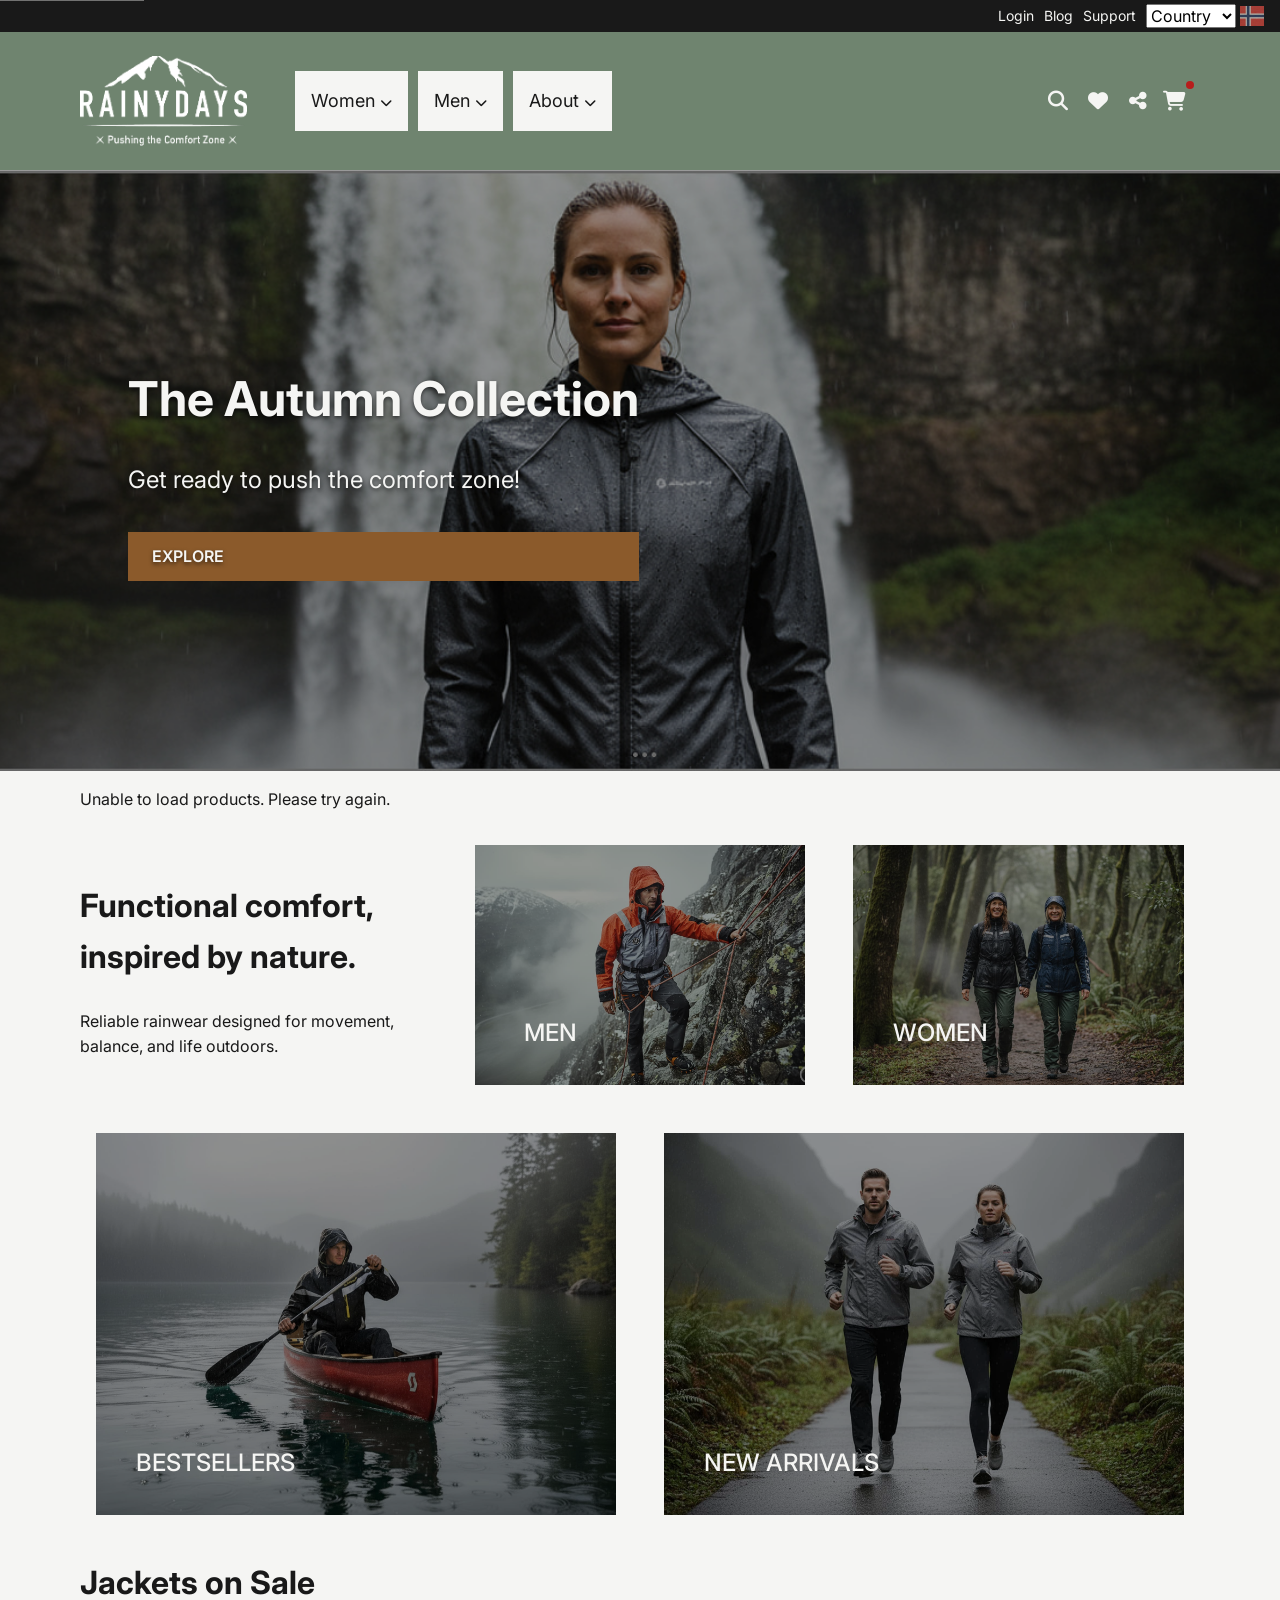
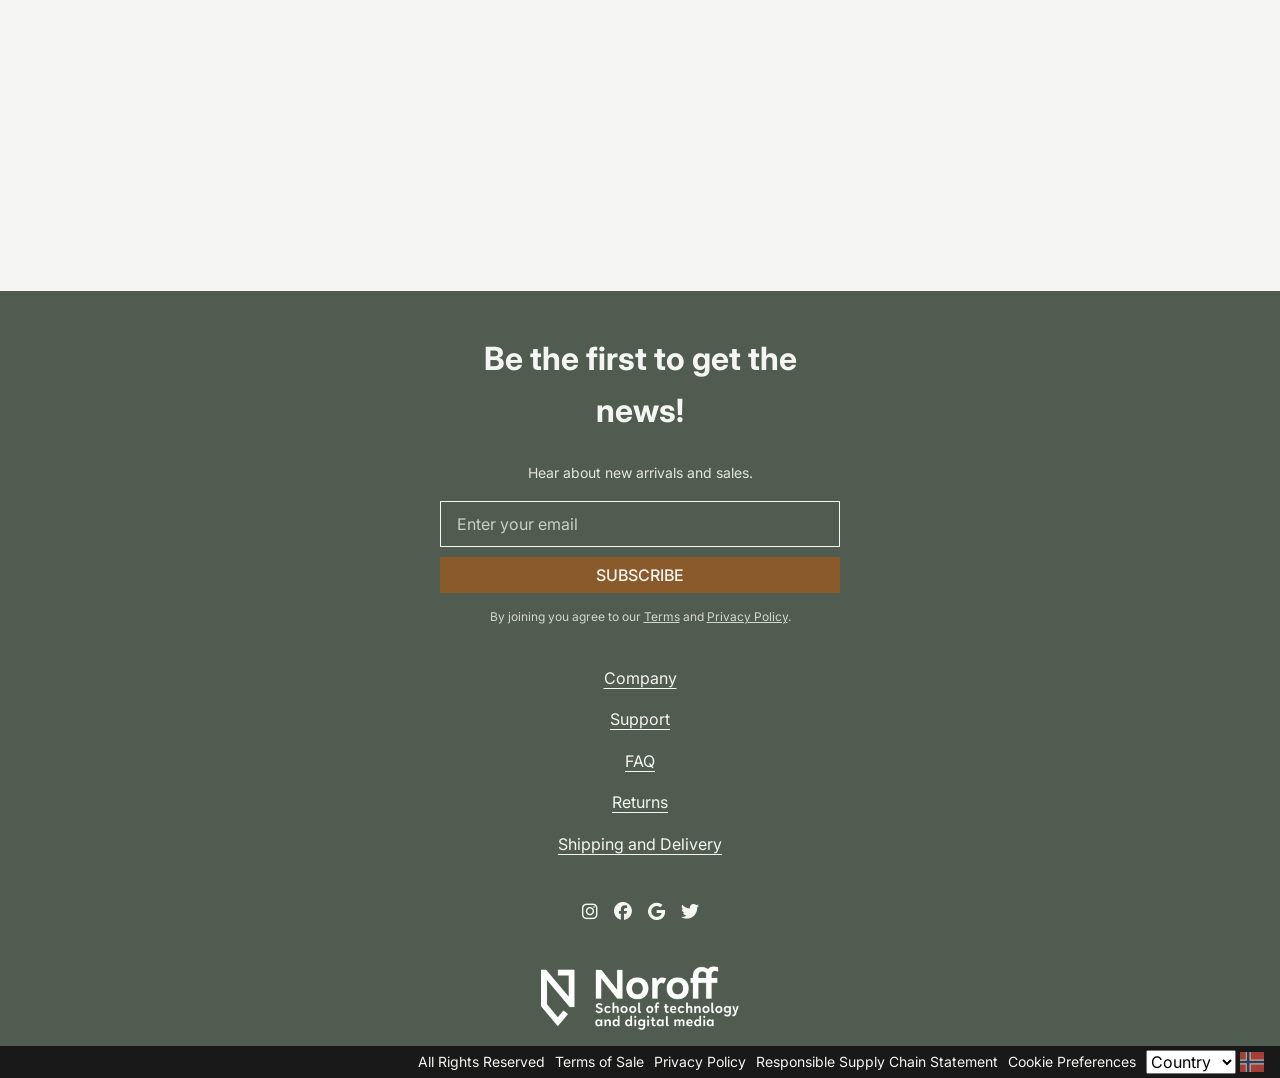
==== commit c8c6502d: "hero link fix, added error handling for products on homepage" ====
--- a/index.html
+++ b/index.html
@@ -179,8 +179,8 @@
       <section class="hero-banner" aria-label="Autumn Collection Promotion">
         <div class="hero-media">
           <a
-            href="product/index.html"
-            aria-label="View RainyPro Waterproof Jacket - Black"
+            href="category/products-women.html"
+            aria-label="Explore The Autumn Collection"
           >
             <picture>
               <source
@@ -208,6 +208,8 @@
       </section>
 
       <div class="container">
+        <p class="product-status" aria-live="polite"></p>
+
         <div class="home-grid">
           <div class="left-column">
             <section
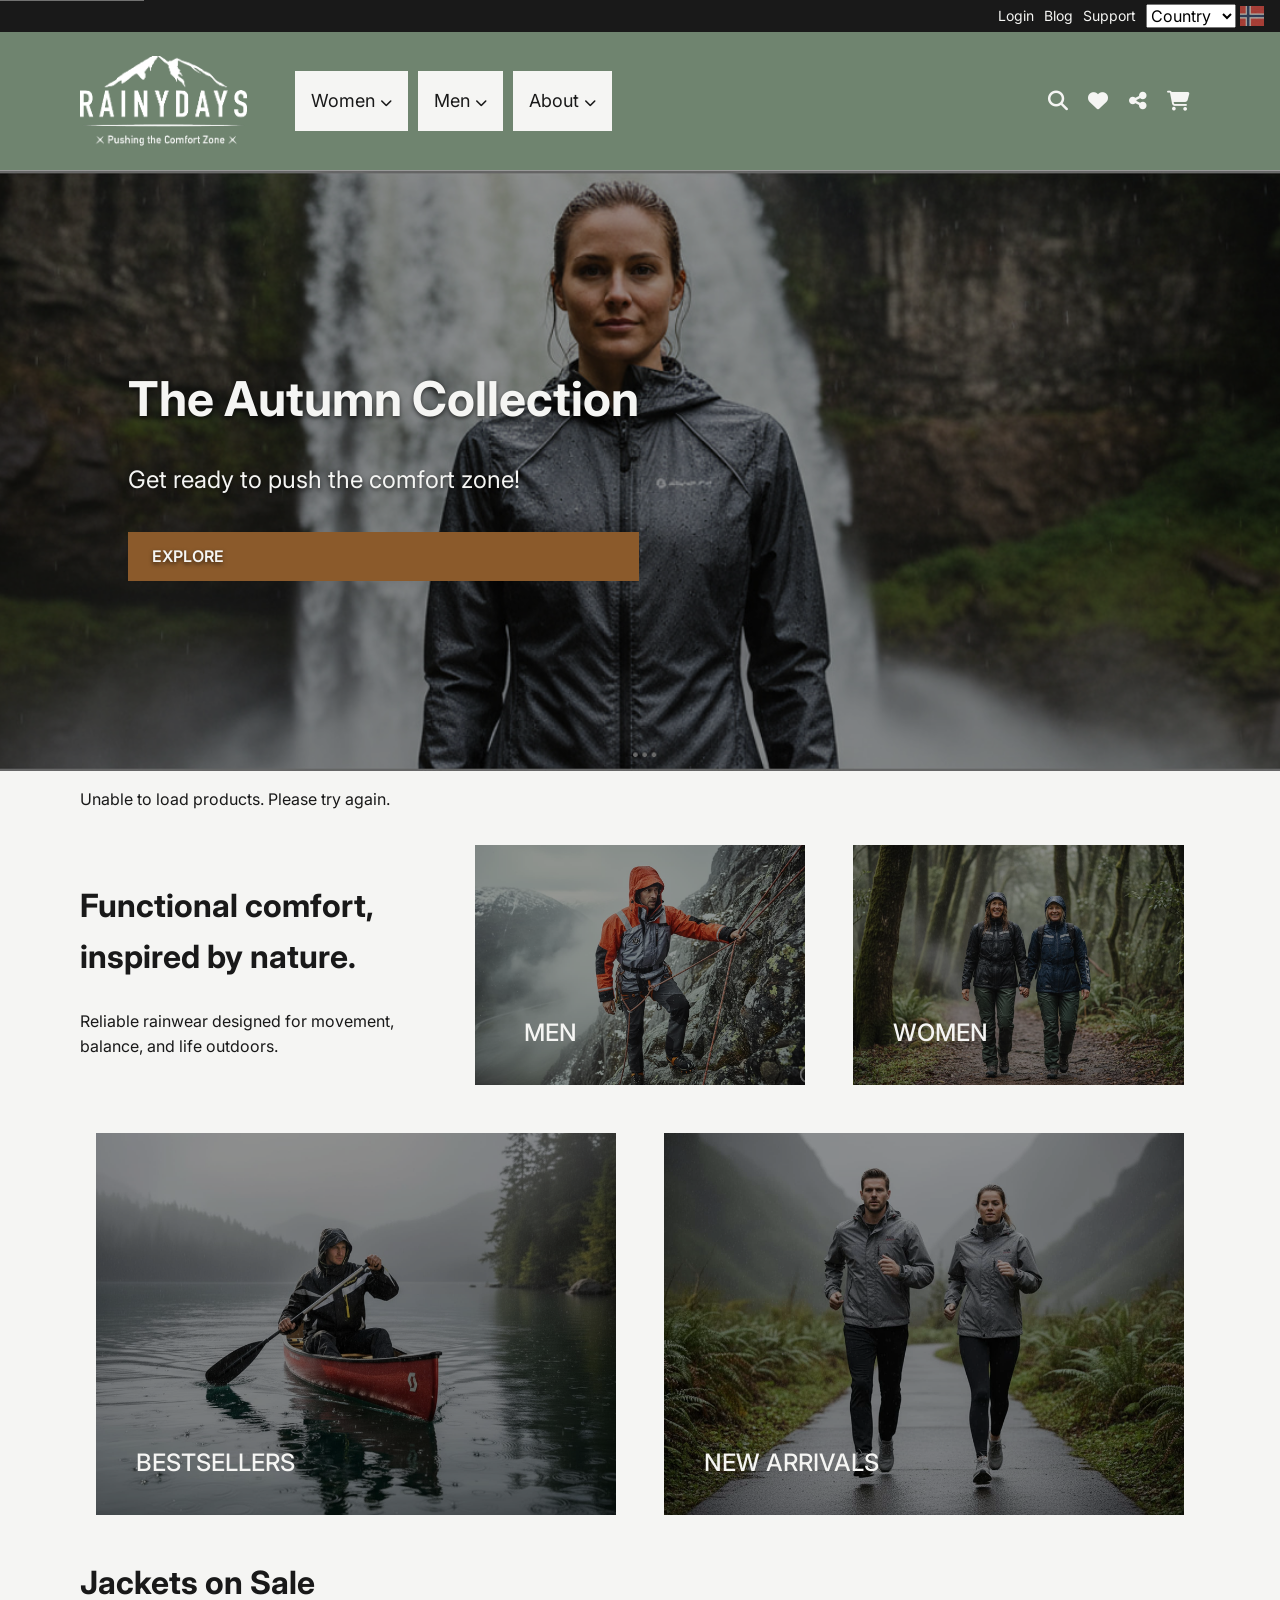
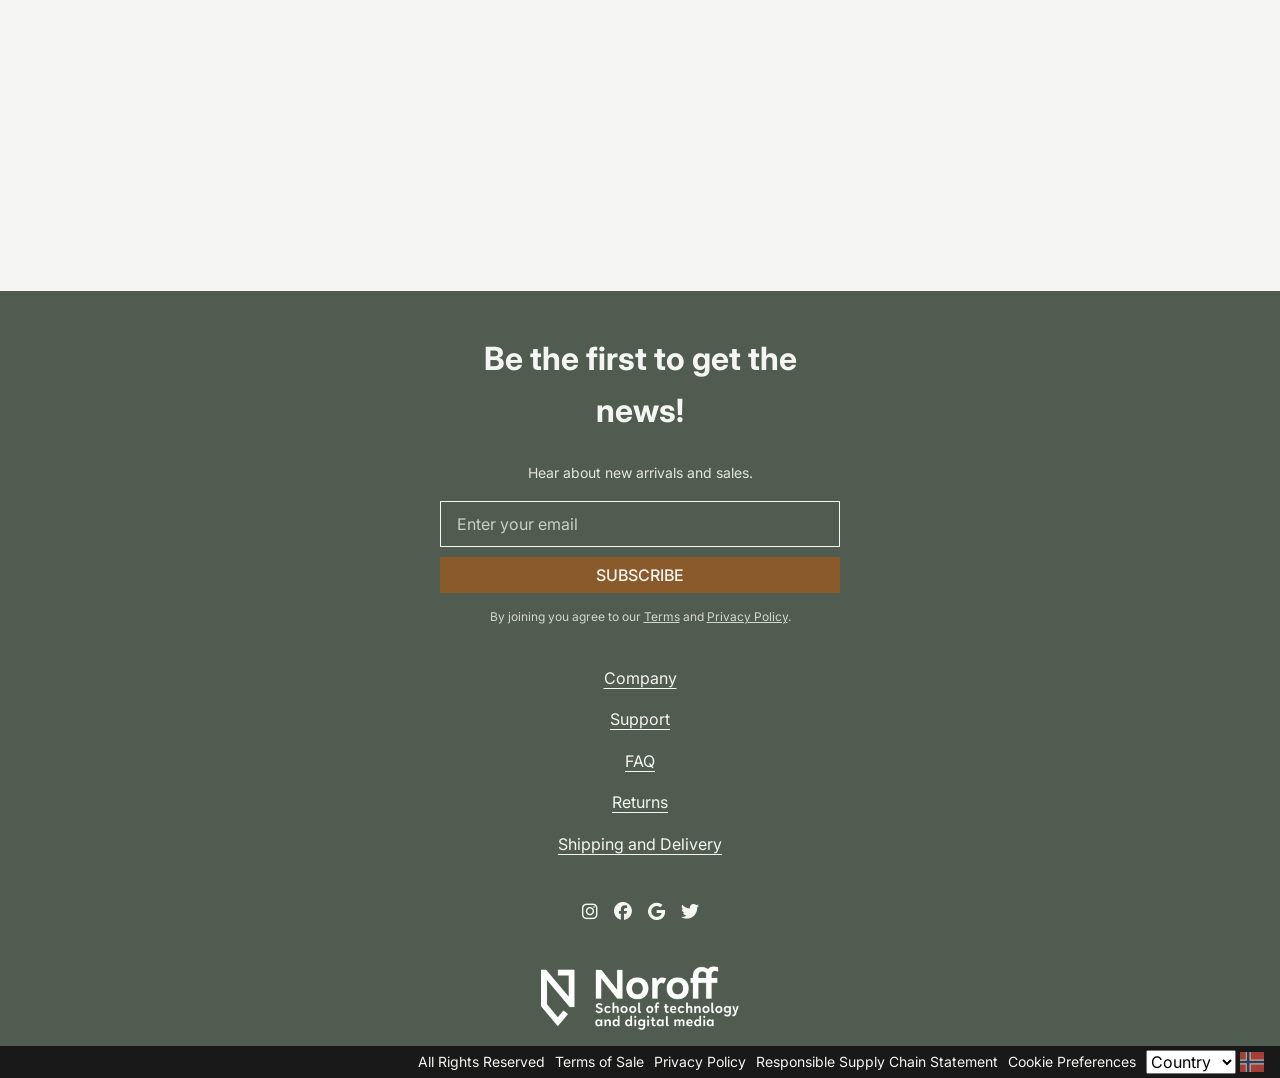
==== commit 66b18020: "added dividers for js files and readability, cart badge functionality added to all headers, filterin" ====
--- a/index.html
+++ b/index.html
@@ -19,6 +19,7 @@
     <link rel="stylesheet" href="css/components.css" />
     <link rel="stylesheet" href="css/utilities.css" />
     <script type="module" src="js/app.js"></script>
+    <script type="module" src="js/ui.js" defer></script>
   </head>
   <body>
     <a class="skip-link" href="#main">Skip to content</a>
@@ -123,7 +124,7 @@
             aria-label="View shopping cart"
           >
             <i class="fa-solid fa-cart-shopping"></i>
-            <span class="cart-badge" aria-hidden="true"></span>
+            <span class="cart-badge" aria-hidden="true" hidden></span>
           </a>
 
           <label for="menu-toggle" class="menu-toggle-label icon-link">
@@ -342,8 +343,8 @@
           </form>
 
           <p class="legal-text">
-            By joining you agree to our <a href="#">Terms</a> and
-            <a href="#">Privacy Policy</a>.
+            By joining you agree to our             <a href="terms/index.html">Terms</a> and
+                        <a href="privacy/index.html">Privacy Policy</a>.
           </p>
         </div>
 
@@ -383,8 +384,8 @@
         <nav class="bottom-nav">
           <ul>
             <li><a href="#">All Rights Reserved</a></li>
-            <li><a href="#">Terms of Sale</a></li>
-            <li><a href="#">Privacy Policy</a></li>
+            <li><a href="terms/index.html">Terms of Sale</a></li>
+                        <li><a href="privacy/index.html">Privacy Policy</a></li>
             <li><a href="#">Responsible Supply Chain Statement</a></li>
             <li><a href="#">Cookie Preferences</a></li>
           </ul>
--- a/css/layout.css
+++ b/css/layout.css
@@ -1280,3 +1280,80 @@
   border-radius: 0px;
   height: auto;
 }
+
+/* ========================================
+   LEGAL PAGES (Terms & Privacy)
+   ======================================== */
+
+.legal-page {
+  max-width: 800px;
+  margin: 0 auto;
+  padding: var(--space-xl) 0 var(--space-3xl);
+}
+
+.legal-page h1 {
+  margin-bottom: var(--space-sm);
+}
+
+.legal-updated {
+  color: var(--color-tertiary);
+  font-size: var(--font-size-sm);
+  margin-bottom: var(--space-lg);
+}
+
+.legal-intro {
+  font-size: var(--font-size-md);
+  line-height: var(--line-height-loose);
+  margin-bottom: var(--space-xl);
+}
+
+.legal-toc {
+  background-color: var(--color-bkg-boxes);
+  border-radius: var(--radius-md);
+  padding: var(--space-md) var(--space-lg);
+  margin-bottom: var(--space-xl);
+}
+
+.legal-toc h2 {
+  font-size: var(--font-size-h4);
+  margin-bottom: var(--space-sm);
+}
+
+.legal-toc ol {
+  margin: 0;
+  padding-left: var(--space-lg);
+  line-height: var(--line-height-loose);
+}
+
+.legal-toc a {
+  text-decoration: underline;
+}
+
+.legal-section {
+  padding-top: var(--space-lg);
+  margin-top: var(--space-lg);
+  border-top: var(--border-width) solid var(--color-border);
+}
+
+.legal-section h2 {
+  font-size: var(--font-size-h3);
+  margin-bottom: var(--space-sm);
+}
+
+.legal-section p,
+.legal-section li {
+  line-height: var(--line-height-loose);
+}
+
+.legal-section p {
+  margin-bottom: var(--space-md);
+}
+
+.legal-section ul {
+  padding-left: var(--space-lg);
+  margin-bottom: var(--space-md);
+}
+
+.legal-section a {
+  text-decoration: underline;
+}
--- a/css/components.css
+++ b/css/components.css
@@ -503,8 +503,56 @@
   background-color: var(--color-white);
 }
 
+.card-button {
+  display: grid;
+  place-items: center;
+  width: 40px;
+  height: 40px;
+  margin-left: auto;
+  border-radius: 50%;
+  background-color: var(--color-tertiary);
+  color: var(--color-white);
+  border: none;
+}
+
+.card-button:hover {
+  outline: 3px solid var(--color-primary);
+  outline-offset: 2px;
+}
+
 .card-footer .price {
   margin-left: 4px;
+}
+
+.card-footer .price.sale-price {
+  color: var(--color-alert);
+}
+
+.card-footer .price.original-price {
+  text-decoration: line-through;
+}
+
+.card-base {
+  padding: 20px;
+  background-color: var(--color-white);
+}
+
+.card-sizes {
+  display: flex;
+  justify-content: center;
+  gap: 4px;
+  flex-wrap: wrap;
+}
+
+.card-sizes .size-box {
+  flex: 1;
+}
+
+.card-sizes .size-box label {
+  width: 30px;
+  height: 30px;
+  border-radius: 50%;
+  font-size: var(--font-size-xs);
 }
 
 @media (min-width: 900px) {
@@ -614,6 +662,28 @@
     outline: 3px solid var(--color-primary);
     outline-offset: 2px;
   }
+}
+
+/* ========================================
+   CART TOAST
+   ======================================== */
+
+.cart-toast {
+  position: fixed;
+  right: 16px;
+  bottom: 16px;
+  background-color: var(--color-primary);
+  color: var(--color-white);
+  padding: 12px 16px;
+  border-radius: var(--radius-md);
+  opacity: 0;
+  pointer-events: none;
+  transition: opacity 0.3s ease;
+  z-index: 1000;
+}
+
+.cart-toast.show {
+  opacity: 1;
 }
 
 /* ========================================
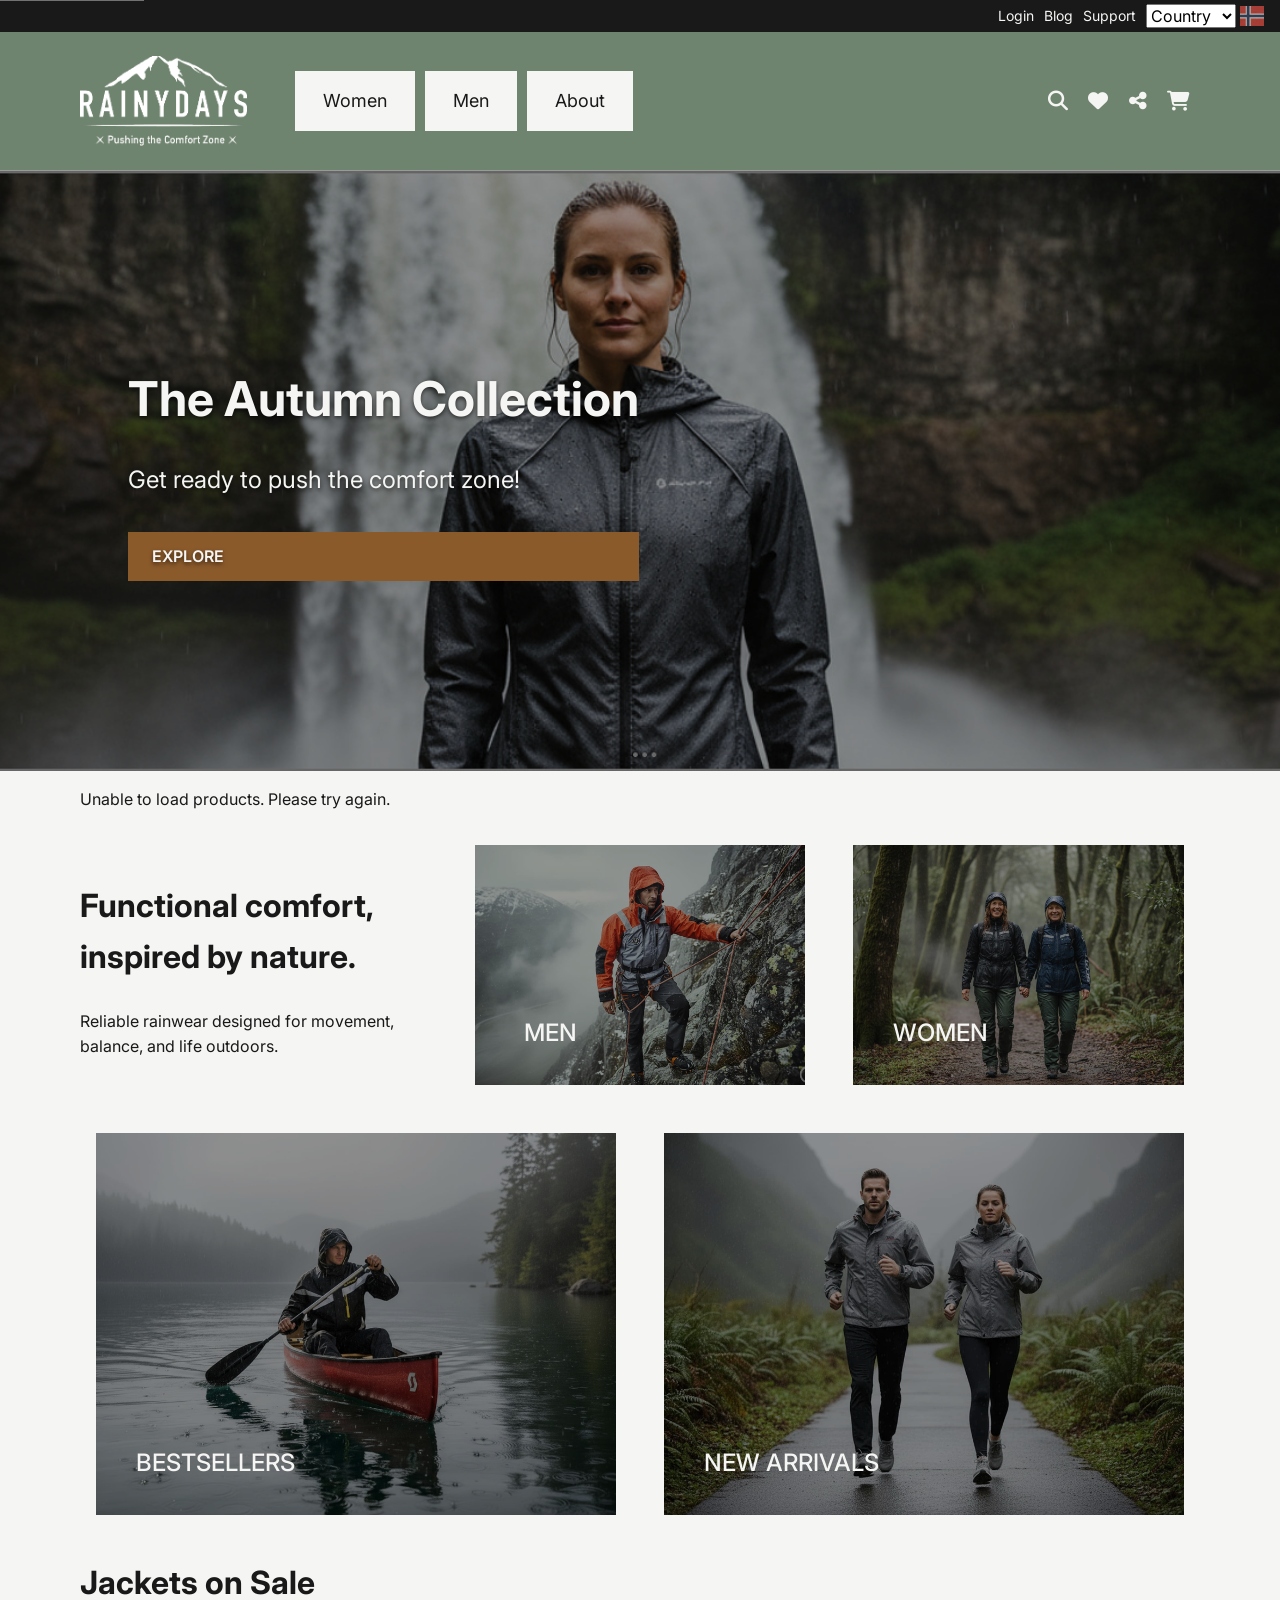
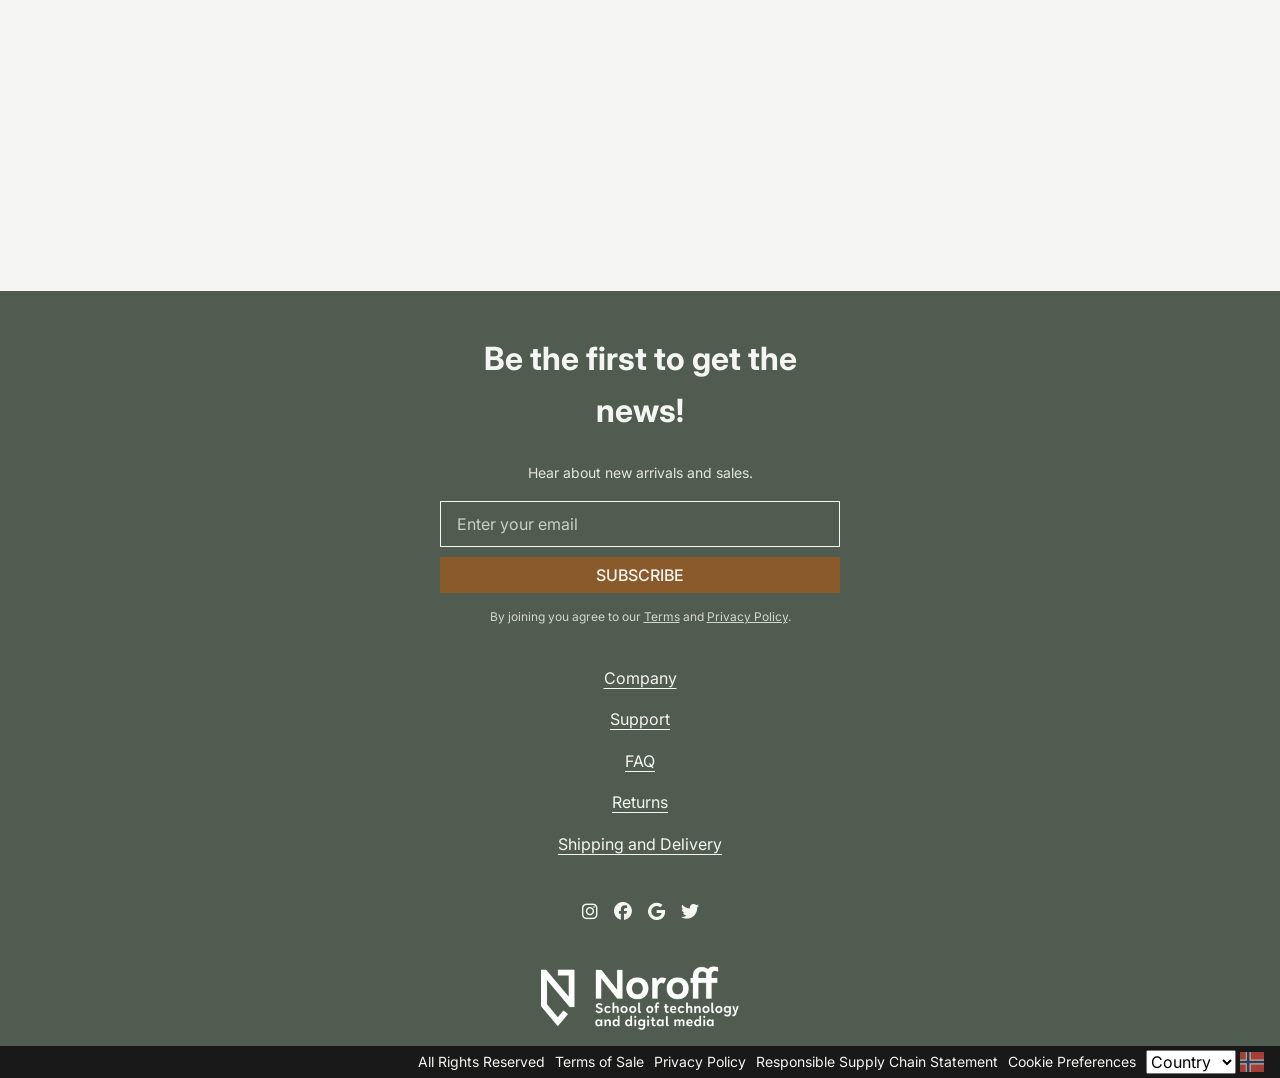
==== commit f75c3740: "changed main menu selection from dropdown, changed padding, heroprice removed" ====
--- a/index.html
+++ b/index.html
@@ -70,41 +70,9 @@
 
         <nav class="main-nav" aria-label="Desktop navigation">
           <ul class="nav-list">
-            <li class="dropdown-item">
-              <a href="category/products-women.html" class="dropdown-trigger">
-                Women <i class="fa-solid fa-chevron-down"></i>
-              </a>
-              <ul class="dropdown-menu">
-                <li><a href="category/products-women.html">All Jackets</a></li>
-                <li><a href="category/products-women.html">Hiking</a></li>
-                <li><a href="category/products-women.html">Activewear</a></li>
-                <li><a href="category/products-women.html">Everyday</a></li>
-                <li><a href="category/products-women.html">Skiing</a></li>
-              </ul>
-            </li>
-
-            <li class="dropdown-item">
-              <a href="category/products-men.html" class="dropdown-trigger">
-                Men <i class="fa-solid fa-chevron-down"></i>
-              </a>
-              <ul class="dropdown-menu">
-                <li><a href="category/products-men.html">All Jackets</a></li>
-                <li><a href="category/products-men.html">Hiking</a></li>
-                <li><a href="category/products-men.html">Activewear</a></li>
-                <li><a href="category/products-men.html">Everyday</a></li>
-                <li><a href="category/products-men.html">Skiing</a></li>
-              </ul>
-            </li>
-
-            <li class="dropdown-item">
-              <a href="about/index.html" class="dropdown-trigger">
-                About <i class="fa-solid fa-chevron-down"></i>
-              </a>
-              <ul class="dropdown-menu">
-                <li><a href="about/index.html">Our Story</a></li>
-                <li><a href="about/index.html">Sustainability</a></li>
-              </ul>
-            </li>
+            <li><a href="category/products-women.html" class="nav-btn">Women</a></li>
+            <li><a href="category/products-men.html" class="nav-btn">Men</a></li>
+            <li><a href="about/index.html" class="nav-btn">About</a></li>
           </ul>
         </nav>
 
@@ -137,41 +105,9 @@
       <input type="checkbox" id="menu-toggle" class="menu-toggle-checkbox" />
       <nav class="main-nav-mobile" aria-label="Mobile navigation">
         <ul class="nav-list-mobile">
-          <li>
-            <details class="mobile-dropdown">
-              <summary>Women <i class="fa-solid fa-chevron-down"></i></summary>
-              <ul class="mobile-sub-menu">
-                <li><a href="category/products-women.html">All Jackets</a></li>
-                <li><a href="category/products-women.html">Hiking</a></li>
-                <li><a href="category/products-women.html">Activewear</a></li>
-                <li><a href="category/products-women.html">Everyday</a></li>
-                <li><a href="category/products-women.html">Skiing</a></li>
-              </ul>
-            </details>
-          </li>
-
-          <li>
-            <details class="mobile-dropdown">
-              <summary>Men <i class="fa-solid fa-chevron-down"></i></summary>
-              <ul class="mobile-sub-menu">
-                <li><a href="category/products-men.html">All Jackets</a></li>
-                <li><a href="category/products-men.html">Hiking</a></li>
-                <li><a href="category/products-men.html">Activewear</a></li>
-                <li><a href="category/products-men.html">Everyday</a></li>
-                <li><a href="category/products-men.html">Skiing</a></li>
-              </ul>
-            </details>
-          </li>
-
-          <li>
-            <details class="mobile-dropdown">
-              <summary>About <i class="fa-solid fa-chevron-down"></i></summary>
-              <ul class="mobile-sub-menu">
-                <li><a href="about/index.html">Our Story</a></li>
-                <li><a href="about/index.html">Sustainability</a></li>
-              </ul>
-            </details>
-          </li>
+          <li><a href="category/products-women.html" class="nav-btn">Women</a></li>
+          <li><a href="category/products-men.html" class="nav-btn">Men</a></li>
+          <li><a href="about/index.html" class="nav-btn">About</a></li>
         </ul>
       </nav>
     </header>
@@ -196,7 +132,6 @@
               />
             </picture>
           </a>
-          <span class="hero-price-tag"></span>
         </div>
 
         <div class="hero-content">
@@ -410,5 +345,6 @@
         </div>
       </div>
     </div>
+    <p class="cart-toast" aria-live="polite"></p>
   </body>
 </html>
--- a/css/layout.css
+++ b/css/layout.css
@@ -327,11 +327,43 @@
   .nav-list a {
     font-size: var(--font-size-md);
   }
+
+  .nav-list .nav-btn {
+    padding: 16px 28px;
+    background-color: var(--color-white);
+    transition:
+      background-color 0.4s ease,
+      color 0.4s ease;
+  }
+
+  .nav-list .nav-btn:hover {
+    background-color: var(--color-primary);
+    color: var(--color-white);
+  }
 }
 
 /* ========================================
    MOBILE HAMBURGER menu
    ======================================== */
+
+.nav-list-mobile {
+  list-style: none;
+  padding: 0;
+  margin: 0;
+}
+
+.nav-list-mobile .nav-btn {
+  display: block;
+  padding: 10px 0;
+  color: var(--color-text-dark);
+  text-decoration: none;
+  font-size: var(--font-size-md);
+  font-weight: 500;
+}
+
+.nav-list-mobile .nav-btn:hover {
+  color: var(--color-secondary-accent);
+}
 
 /* Remove default triangle marker from <details> */
 details > summary {
@@ -354,20 +386,6 @@
 details[open] summary i {
   transform: rotate(180deg);
   transition: transform 0.3s ease;
-}
-
-/* Style the sub-menu links */
-.mobile-sub-menu {
-  padding-left: 20px; /* Indent sub-items */
-  display: flex;
-  flex-direction: column;
-  gap: 10px;
-  margin-bottom: 10px;
-}
-
-.mobile-sub-menu a {
-  font-size: 0.95rem; /* Slightly smaller than main links */
-  opacity: 0.9;
 }
 
 /* ========================================
@@ -429,20 +447,6 @@
   display: block;
 }
 
-/* Price Tag (Mobile Only? Consider price tag in bottom right corner on desktop, or even same placement on desktop as mobile.) */
-.hero-price-tag {
-  position: absolute;
-  top: 0px;
-  left: 0px;
-  background-color: var(
-    --color-secondary
-  ); /* Sage green. Check if darker color needed.--color-tertiary? */
-  color: var(--color-white);
-  padding: 16px 16px;
-  font-weight: bold;
-  z-index: 2;
-}
-
 .hero-text-link {
   text-decoration: none; /* Removes the line */
   color: inherit;
@@ -467,10 +471,6 @@
     aspect-ratio: auto; /* Reset aspect ratio */
   }
 
-  .hero-price-tag {
-    display: none; /* Hide price on desktop */
-  }
-
   /* --- THE TEXT (Overlays the grid) */
   .hero-content {
     grid-column: 1 / -1;
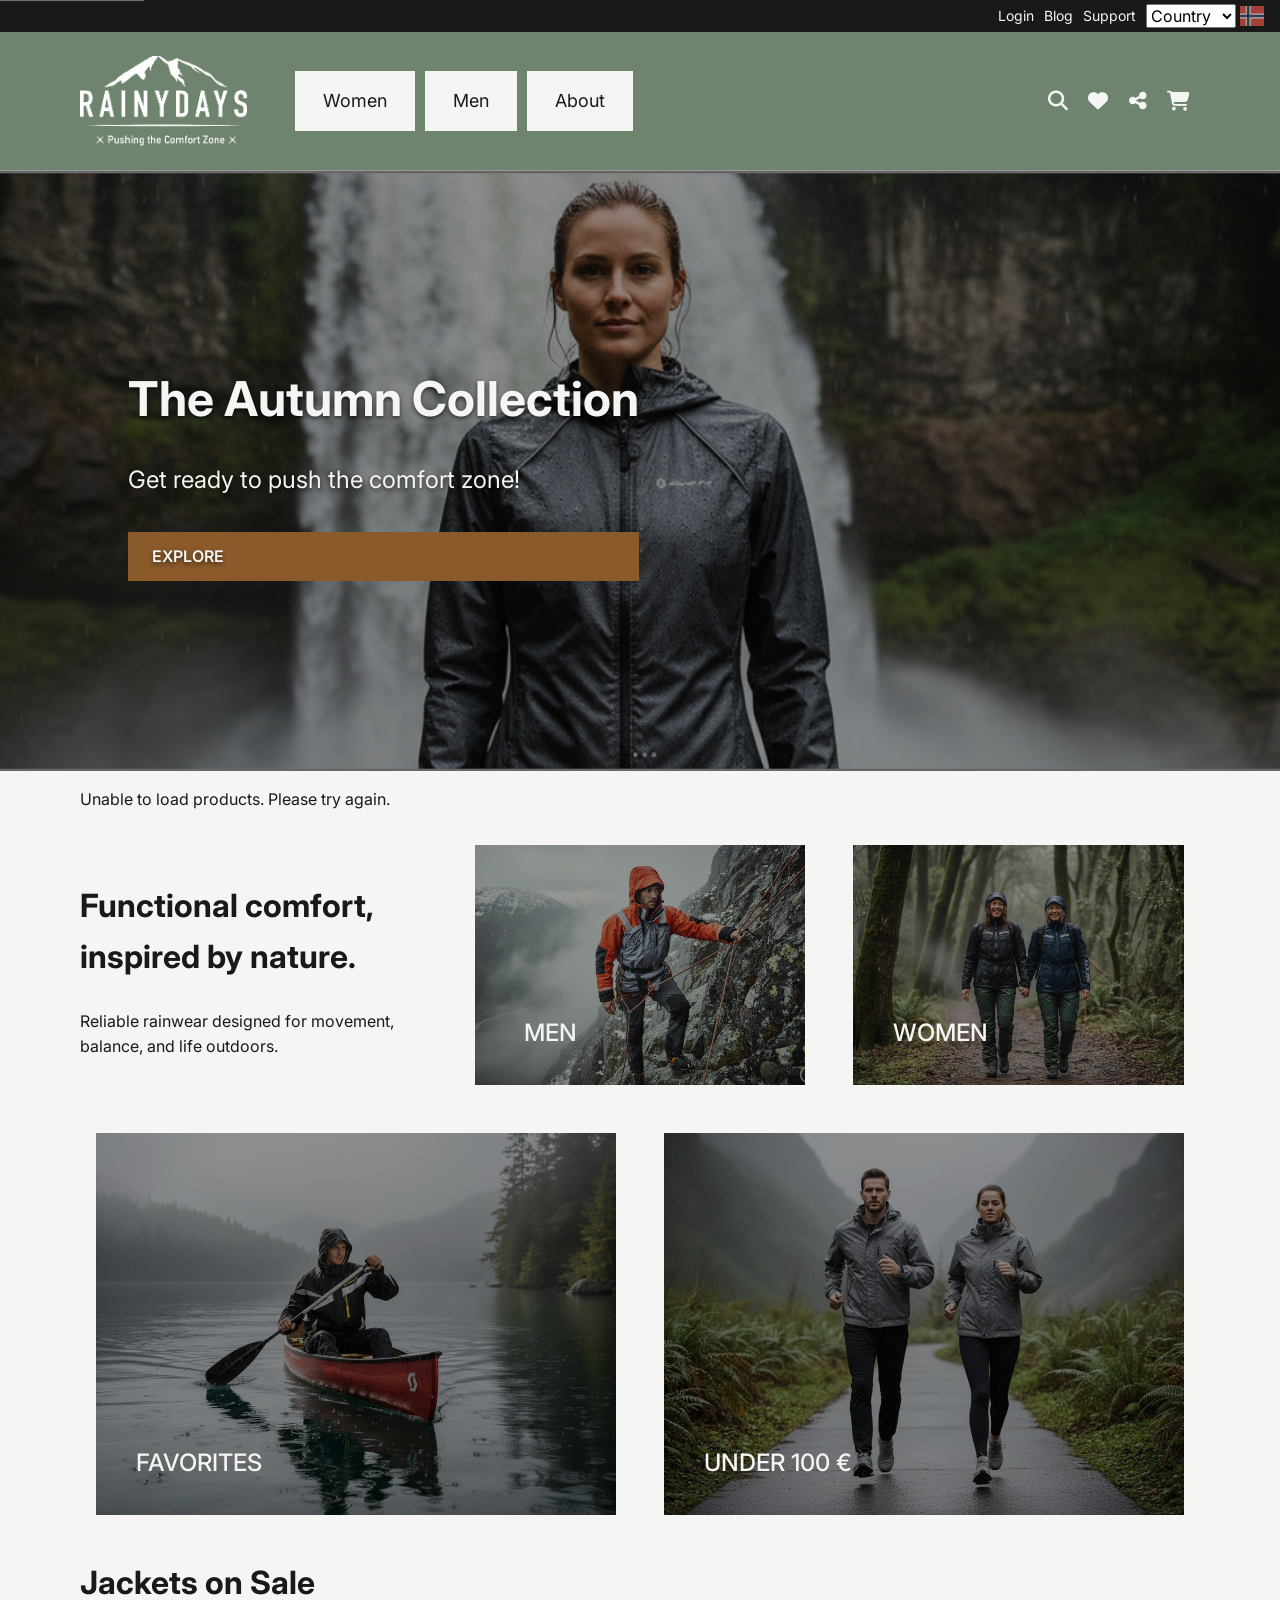
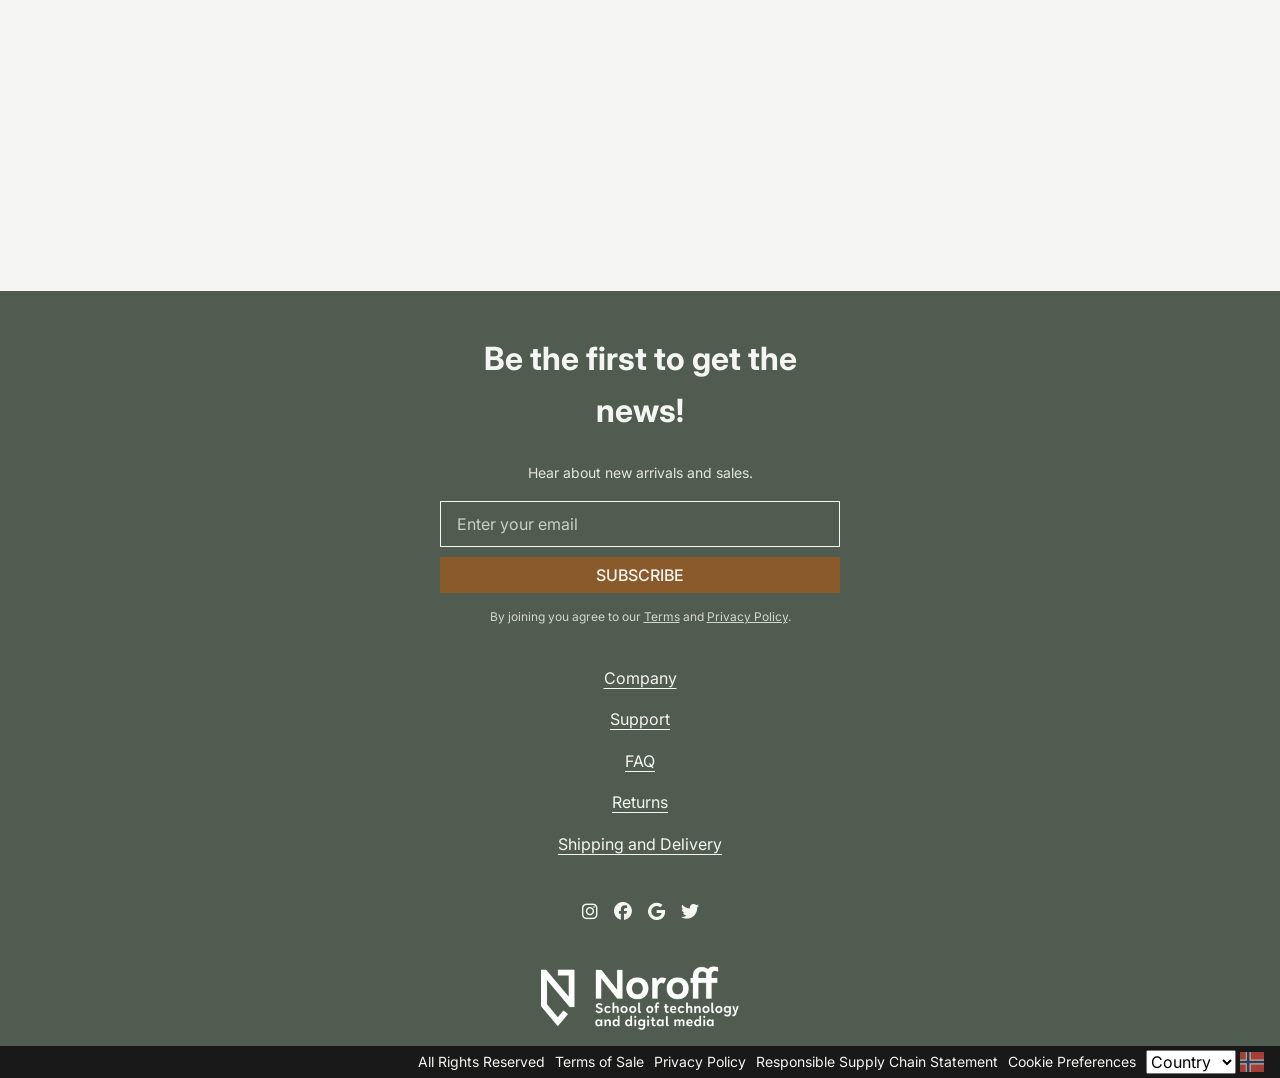
==== commit 1de82f8f: "quantity spinners hidden, favorites filter added, Under 100 filter added, autumn collection filter a" ====
--- a/index.html
+++ b/index.html
@@ -70,8 +70,12 @@
 
         <nav class="main-nav" aria-label="Desktop navigation">
           <ul class="nav-list">
-            <li><a href="category/products-women.html" class="nav-btn">Women</a></li>
-            <li><a href="category/products-men.html" class="nav-btn">Men</a></li>
+            <li>
+              <a href="category/products-women.html" class="nav-btn">Women</a>
+            </li>
+            <li>
+              <a href="category/products-men.html" class="nav-btn">Men</a>
+            </li>
             <li><a href="about/index.html" class="nav-btn">About</a></li>
           </ul>
         </nav>
@@ -105,7 +109,9 @@
       <input type="checkbox" id="menu-toggle" class="menu-toggle-checkbox" />
       <nav class="main-nav-mobile" aria-label="Mobile navigation">
         <ul class="nav-list-mobile">
-          <li><a href="category/products-women.html" class="nav-btn">Women</a></li>
+          <li>
+            <a href="category/products-women.html" class="nav-btn">Women</a>
+          </li>
           <li><a href="category/products-men.html" class="nav-btn">Men</a></li>
           <li><a href="about/index.html" class="nav-btn">About</a></li>
         </ul>
@@ -116,7 +122,7 @@
       <section class="hero-banner" aria-label="Autumn Collection Promotion">
         <div class="hero-media">
           <a
-            href="category/products-women.html"
+            href="category/products-men.html?color=Red,Orange,Yellow"
             aria-label="Explore The Autumn Collection"
           >
             <picture>
@@ -135,7 +141,10 @@
         </div>
 
         <div class="hero-content">
-          <a href="category/products-women.html" class="hero-text-link">
+          <a
+            href="category/products-men.html?color=Red,Orange,Yellow"
+            class="hero-text-link"
+          >
             <h1>The Autumn Collection</h1>
             <p>Get ready to push the comfort zone!</p>
             <span class="btn">Explore</span>
@@ -221,33 +230,34 @@
 
             <section class="shop-promos promo-grid" aria-label="Shop by Promos">
               <a
-                href="category/products-women.html"
+                href="category/products-men.html?favorite=true"
                 class="category-card"
-                aria-label="Shop Bestsellers"
+                aria-label="Shop Favorites"
               >
                 <img
                   src="images/rainy-days-jacket4/rainy-days-jacket4-men-inmotion.jpg"
                   alt=""
                   class="card-bg"
                 />
-                <span class="btn">Bestsellers</span>
+                <span class="btn">Favorites</span>
               </a>
 
               <a
-                href="category/products-women.html"
+                href="category/products-women.html?under100=true"
                 class="category-card"
-                aria-label="Shop New Arrivals"
+                aria-label="Shop Under 100 Euros"
               >
                 <img
                   src="images/rainy-days-jacket5/rainy-days-jacket5-inmotion.jpg"
                   alt=""
                   class="card-bg"
                 />
-                <span class="btn">New Arrivals</span>
+                <span class="btn">Under 100 €</span>
               </a>
             </section>
           </div>
         </div>
+
         <h2>Jackets on Sale</h2>
         <section class="product-grid home-product-grid">
           <h2 class="sr-only">Jackets on Sale</h2>
@@ -278,8 +288,8 @@
           </form>
 
           <p class="legal-text">
-            By joining you agree to our             <a href="terms/index.html">Terms</a> and
-                        <a href="privacy/index.html">Privacy Policy</a>.
+            By joining you agree to our <a href="terms/index.html">Terms</a> and
+            <a href="privacy/index.html">Privacy Policy</a>.
           </p>
         </div>
 
@@ -320,7 +330,7 @@
           <ul>
             <li><a href="#">All Rights Reserved</a></li>
             <li><a href="terms/index.html">Terms of Sale</a></li>
-                        <li><a href="privacy/index.html">Privacy Policy</a></li>
+            <li><a href="privacy/index.html">Privacy Policy</a></li>
             <li><a href="#">Responsible Supply Chain Statement</a></li>
             <li><a href="#">Cookie Preferences</a></li>
           </ul>
--- a/css/base.css
+++ b/css/base.css
@@ -3,57 +3,61 @@
    ======================================== */
 
 html {
-    box-sizing: border-box;
-    font-size: 100%;
-    font-family: var(--font-body);
+  box-sizing: border-box;
+  font-size: 100%;
+  font-family: var(--font-body);
 }
 
-*, *:before, *:after {
-    box-sizing: inherit;
+*,
+*:before,
+*:after {
+  box-sizing: inherit;
 }
 
 h1 {
-    font-size: var(--font-size-h1);
+  font-size: var(--font-size-h1);
 }
 
 h2 {
-    font-size: var(--font-size-h2);
+  font-size: var(--font-size-h2);
 }
 
 h3 {
-    font-size: var(--font-size-h3);
+  font-size: var(--font-size-h3);
 }
 
 h4 {
-    font-size: var(--font-size-h4);
+  font-size: var(--font-size-h4);
 }
 
 body {
-    margin: 0;
-    padding: 0;
-    font-family: var(--font-body);
-    color: var(--color-text-dark);
-    line-height: 1.6;
-    background-color: var(--color-bg);
+  margin: 0;
+  padding: 0;
+  font-family: var(--font-body);
+  color: var(--color-text-dark);
+  line-height: 1.6;
+  background-color: var(--color-bg);
 }
 
 img {
-    max-width: 100%;
-    height: auto;
-    display: block;
+  max-width: 100%;
+  height: auto;
+  display: block;
 }
 
 a {
-    color: inherit;
+  color: inherit;
 }
 
 ul {
-    list-style: none;
-    padding: 0;
-    margin: 0;
+  list-style: none;
+  padding: 0;
+  margin: 0;
 }
 
-button, input, select {
-    font-family: var(--font-body);
-    font-size: var(--font-size-base);
-}+button,
+input,
+select {
+  font-family: var(--font-body);
+  font-size: var(--font-size-base);
+}
--- a/css/layout.css
+++ b/css/layout.css
@@ -901,6 +901,10 @@
   scroll-snap-align: center;
   aspect-ratio: 3/4;
   object-fit: contain;
+  padding: var(--space-lg);
+  background-color: #fff;
+  border: 1px solid var(--color-border);
+  border-radius: var(--radius-md);
 }
 
 .price-large .sale-price {
@@ -960,12 +964,19 @@
   .gallery-main {
     height: 100%;
     aspect-ratio: auto;
-    background-color: var(--color-white);
+    background-color: #fff;
   }
 
   .gallery-main img {
     height: 100%;
     object-fit: contain;
+    padding: var(--space-xl);
+  }
+
+  /* Tight line-height so the title's top edge lines up with the top of the image frame. */
+  .product-info h1 {
+    margin-top: 0;
+    line-height: 1.1;
   }
 
   .product-bottom-section {
@@ -1000,6 +1011,7 @@
 .cart-list {
   display: flex;
   flex-direction: column;
+  gap: var(--space-md);
 }
 
 .continue-shopping {
@@ -1258,27 +1270,16 @@
    ABOUT PAGE LAYOUT
    ======================================== */
 
-.about-us {
-  display: flex;
-  flex-direction: column;
-  gap: var(--space-md);
-  padding: var(--space-3xl) var(--margin-page);
-}
-
-.about-container {
-  max-width: 1200px;
-  margin: 0 auto;
-}
-
-.about-text {
-  gap: var(--space-md);
-}
-
 .about-image {
+  display: block;
   width: 100%;
   max-width: 400px;
-  border-radius: 0px;
   height: auto;
+  margin-bottom: var(--space-md);
+}
+
+.legal-section h3 {
+  margin: var(--space-lg) 0 var(--space-sm);
 }
 
 /* ========================================
--- a/css/components.css
+++ b/css/components.css
@@ -373,6 +373,62 @@
   color: var(--color-white);
 }
 
+/* Filter menu */
+.toolbar .filter-menu {
+  padding: 16px 20px;
+  gap: 16px;
+  min-width: 240px;
+}
+
+.filter-clear {
+  align-self: flex-end;
+  background: none;
+  border: none;
+  padding: 0;
+  font-size: 0.85rem;
+  text-decoration: underline;
+  cursor: pointer;
+  color: var(--color-text-dark);
+}
+
+.filter-group {
+  border: none;
+  border-top: 1px solid var(--color-border);
+  margin: 0;
+  padding: 12px 0 0;
+  min-width: 0;
+}
+
+.filter-group legend {
+  display: block;
+  padding: 0 8px 0 0;
+  font-size: 0.8rem;
+  font-weight: 700;
+  text-transform: uppercase;
+  letter-spacing: 0.05em;
+  color: var(--color-text-dark);
+}
+
+.filter-group label {
+  display: flex;
+  align-items: center;
+  justify-content: space-between;
+  gap: 16px;
+  padding: 6px 0;
+  font-size: 0.9rem;
+  cursor: pointer;
+}
+
+.filter-group input[type="checkbox"],
+.filter-group input[type="radio"] {
+  order: 1;
+  margin: 0;
+  flex-shrink: 0;
+  width: 16px;
+  height: 16px;
+  cursor: pointer;
+}
+
 /* ========================================
    PRODUCT CARDS
    ======================================== */
@@ -790,6 +846,11 @@
   background-color: var(--color-secondary);
 }
 
+.size-box input[type="radio"]:focus-visible + label {
+  outline: 3px solid var(--color-primary);
+  outline-offset: 3px;
+}
+
 /* ========================================
    QUANTITY & ACTIONS
    ======================================== */
@@ -831,6 +892,15 @@
   box-sizing: border-box;
   line-height: 40px;
   font-size: var(--font-size-base);
+  appearance: textfield;
+  -moz-appearance: textfield;
+}
+
+/* Hide native spinners; the custom -/+ buttons and typing still work */
+.quantity-selector input::-webkit-inner-spin-button,
+.quantity-selector input::-webkit-outer-spin-button {
+  -webkit-appearance: none;
+  margin: 0;
 }
 
 /* ========================================
@@ -920,6 +990,7 @@
   width: 60px;
   height: 80px;
   object-fit: cover;
+  object-position: top; /* Keep the top of the photo visible; overflow is cropped at the bottom */
 }
 
 .mini-cart-item .cart-row.bottom {
@@ -964,15 +1035,17 @@
 .cart-media {
   display: flex;
   padding: 16px 16px 0;
-  background-color: #fff;
 }
 
 .cart-media img {
   width: 150px;
-  max-height: 135px; /* Crops the empty white at the bottom of the photos */
-  object-fit: cover;
+  height: 150px; /* Ensures consistent height for the image container */
+  object-fit: contain;
   object-position: top; /* This focuses on the top of the image when a square crop. Consider for desktop variant as well? */
   border-radius: var(--radius-md);
+  padding: 16px;
+  background-color: #fff;
+  border: 1px solid var(--color-border);
 }
 
 .cart-info {
